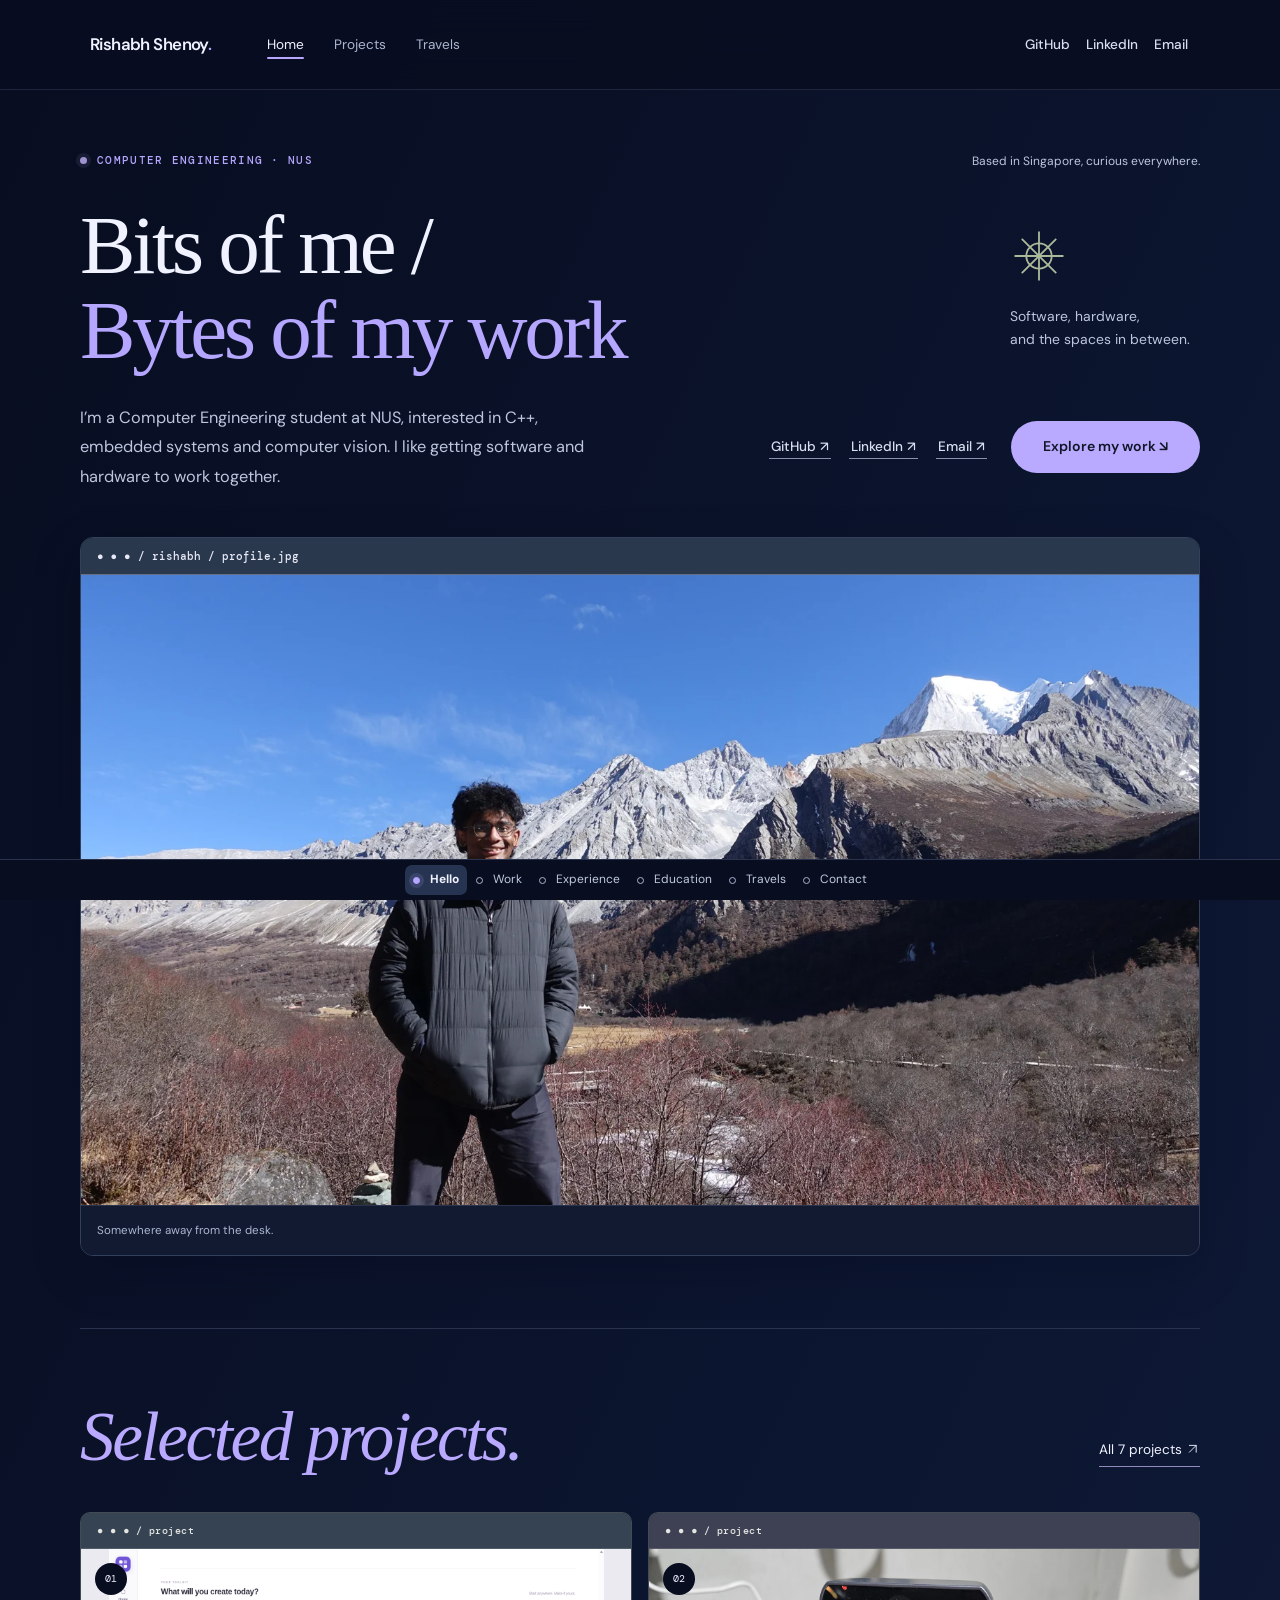
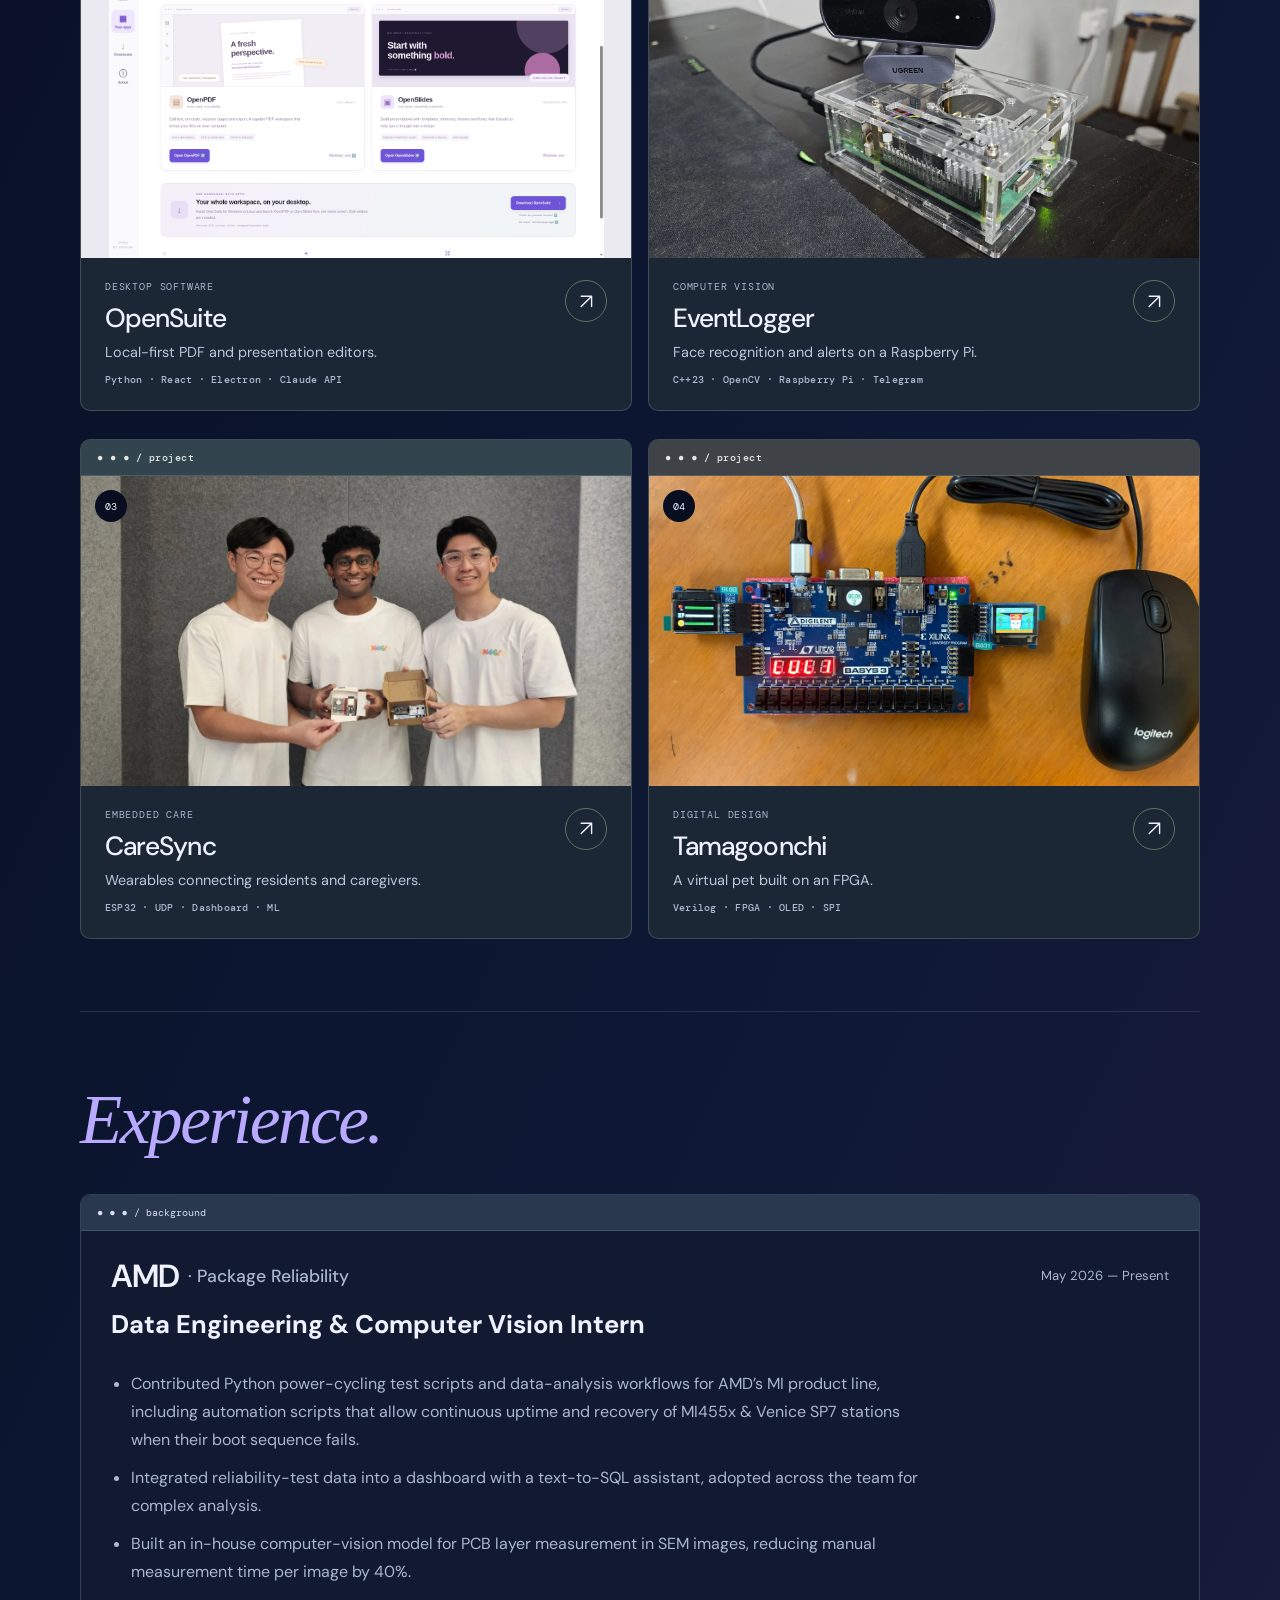
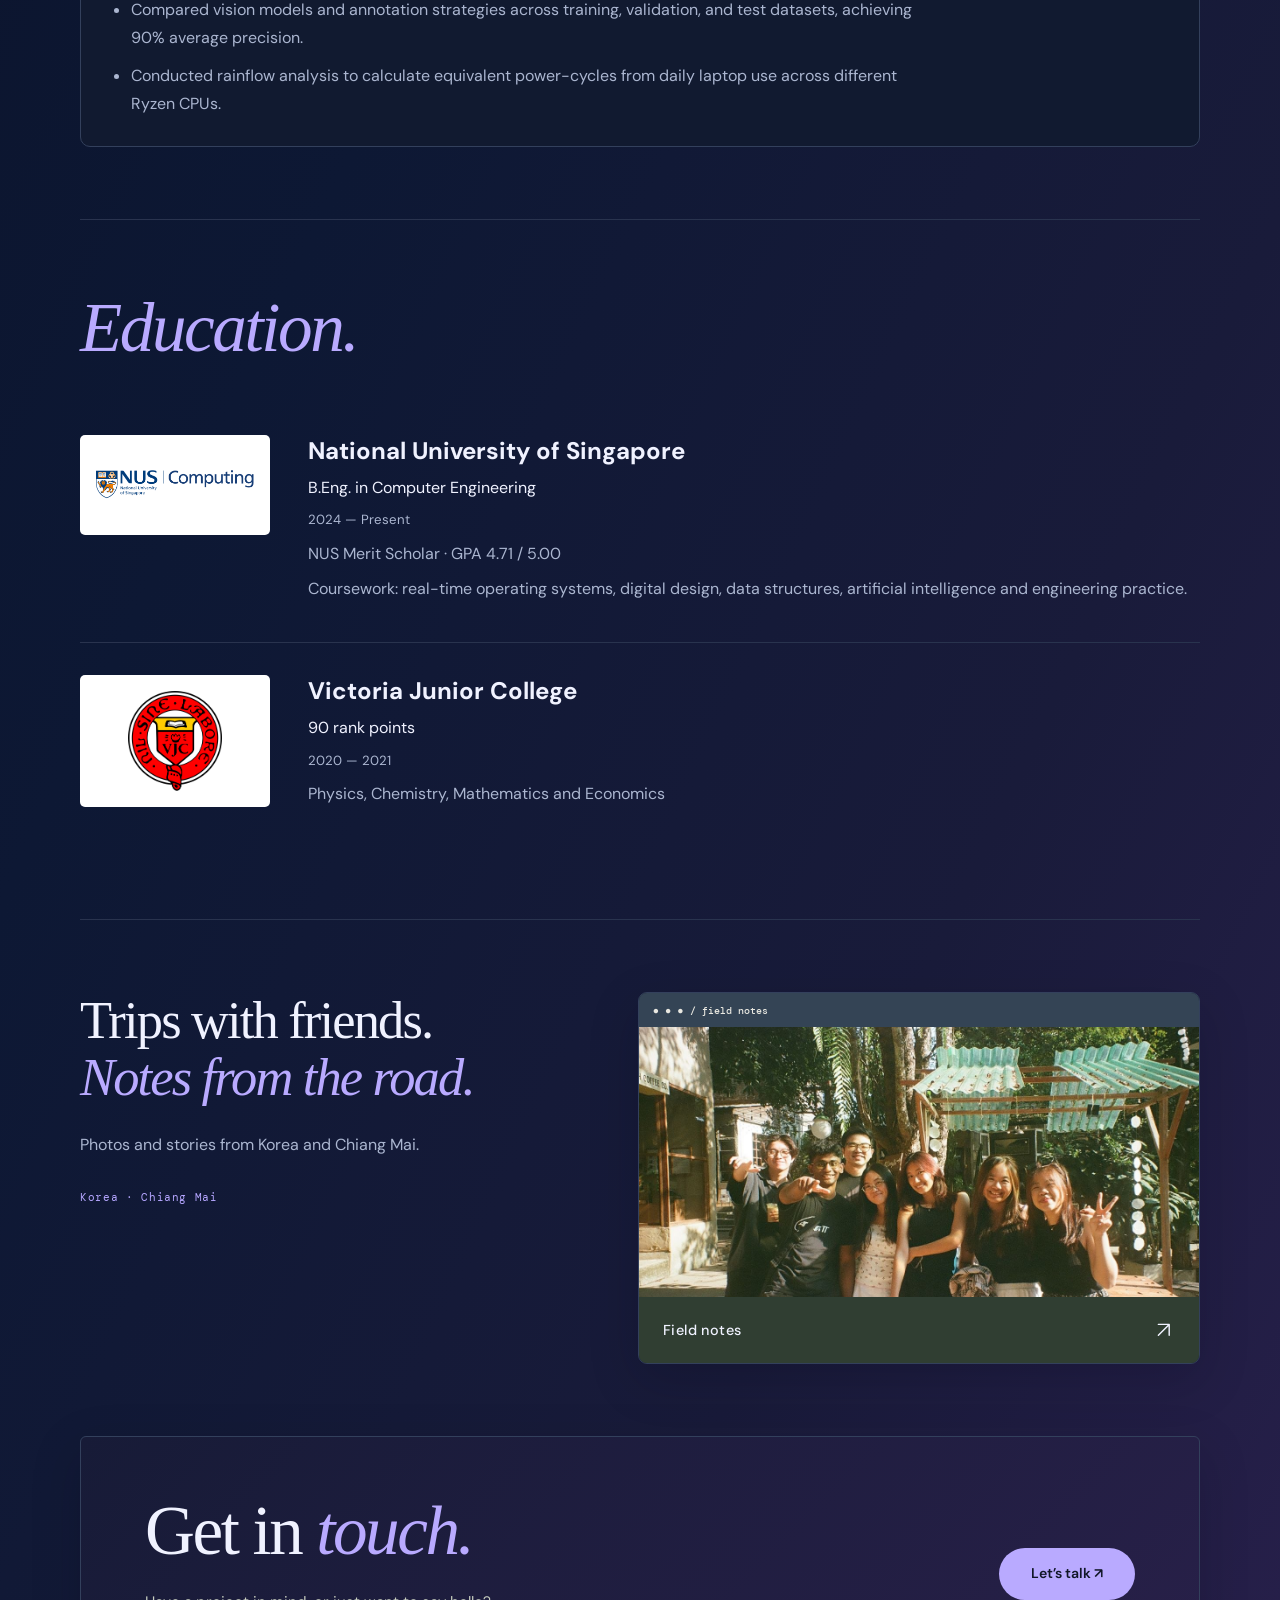
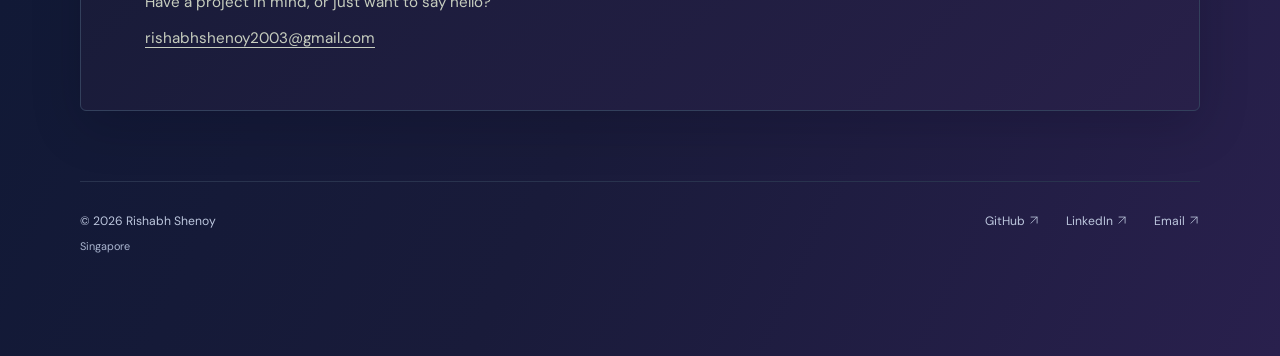
==== index.html @ b4ea669c "Slow project hover to 0.7s and tint the description panel - card transform/background/border/shadow " ====
<!doctype html>
<html lang="en">
<head>
  <meta charset="utf-8"><script>if(location.pathname === "/index.html") location.replace("/" + location.search + location.hash);</script><meta name="viewport" content="width=device-width,initial-scale=1">
  <meta name="description" content="Rishabh Shenoy — Computer Engineering at NUS. Software, embedded systems, and stories from away.">
  <meta name="theme-color" content="#090d20">
  <title>Rishabh Shenoy — Computer Engineer</title>
  <link rel="stylesheet" href="portfolio.css"><link rel="stylesheet" href="calm.css?v=hover-ease-3">
<link rel="canonical" href="https://rishabhshenoy.com/">
<meta property="og:type" content="website">
<meta property="og:site_name" content="Rishabh Shenoy">
<meta property="og:title" content="Rishabh Shenoy — Computer Engineer">
<meta property="og:description" content="Rishabh Shenoy — Computer Engineering at NUS. Software, embedded systems, and stories from away.">
<meta property="og:url" content="https://rishabhshenoy.com/">
<meta property="og:image" content="https://rishabhshenoy.com/imgs/social-card.jpg">
<meta property="og:image:width" content="1200">
<meta property="og:image:height" content="630">
<meta property="og:image:alt" content="Rishabh Shenoy">
<meta name="twitter:card" content="summary_large_image">
<meta name="twitter:title" content="Rishabh Shenoy — Computer Engineer">
<meta name="twitter:description" content="Rishabh Shenoy — Computer Engineering at NUS. Software, embedded systems, and stories from away.">
<meta name="twitter:image" content="https://rishabhshenoy.com/imgs/social-card.jpg">
<link rel="icon" type="image/png" sizes="32x32" href="https://rishabhshenoy.com/imgs/favicon-32.png">
<link rel="apple-touch-icon" sizes="180x180" href="https://rishabhshenoy.com/imgs/apple-touch-icon.png">
</head>
<body class="home-page">
<a class="skip" href="#main">Skip to content</a>
<div class="shell">
<header class="site-header">
  <a class="logo" href="/"><span class="header-avatar"><img src="imgs/rishabh-avatar-crop.jpg" alt="" width="384" height="384" decoding="async"></span><span class="logo-text">Rishabh Shenoy<span>.</span></span></a>
  <nav aria-label="Main"><a aria-current="page" href="/">Home</a><a href="projects.html">Projects</a><a href="travels.html">Travels</a></nav>
  <div class="header-socials" aria-label="Profiles and contact"><a href="https://github.com/RishabhShenoy03" target="_blank" rel="noopener noreferrer">GitHub</a><a href="https://www.linkedin.com/in/rishabhshenoy/" target="_blank" rel="noopener noreferrer">LinkedIn</a><a href="mailto:rishabhshenoy2003@gmail.com">Email</a></div>
</header>
<main id="main">
  <section id="introduction" class="home-hero" aria-labelledby="intro-title">
    <div class="hero-topline"><p class="kicker"><span class="status-dot" aria-hidden="true"></span> Computer engineering · NUS</p><span class="location-note">Based in Singapore, curious everywhere.</span></div>
    <div class="hero-heading"><h1 id="intro-title"><span>Bits of me /</span><span>Bytes of my work</span></h1><div class="hero-note"><span class="note-mark" aria-hidden="true"><svg viewBox="0 0 64 64" fill="none" stroke="currentColor" stroke-width="2" aria-hidden="true"><path d="M32 5v54M5 32h54M13 13l38 38M13 51l38-38"/><circle cx="32" cy="32" r="14"/></svg></span><p>Software, hardware,<br>and the spaces in between.</p></div></div>
    <div class="hero-details"><p class="intro-copy">I’m a Computer Engineering student at NUS, interested in C++, embedded systems and computer vision. I like getting software and hardware to work together.</p><div class="hero-actions"><div class="hero-socials" aria-label="Profiles and contact"><a href="https://github.com/RishabhShenoy03" target="_blank" rel="noopener noreferrer">GitHub ↗</a><a href="https://www.linkedin.com/in/rishabhshenoy/" target="_blank" rel="noopener noreferrer">LinkedIn ↗</a><a href="mailto:rishabhshenoy2003@gmail.com">Email ↗</a></div><a class="primary-link" href="#selected-work">Explore my work ↘</a></div></div>
    <figure class="hero-portrait"><img src="imgs/rishabh-landscape-display-web.webp" alt="Rishabh standing in front of snowy mountains" fetchpriority="high" width="1600" height="901" decoding="async"><figcaption><span style="padding-left:16px">Somewhere away from the desk.</span></figcaption></figure>
  </section>
  <section class="home-work" id="selected-work" aria-labelledby="work-title">
    <div class="section-title"><div><h2 id="work-title"><em>Selected projects.</em></h2></div><a class="text-link" href="projects.html">All 7 projects <svg class="link-icon" viewBox="0 0 24 24" fill="none" stroke="currentColor" stroke-width="1.6" stroke-linecap="round" stroke-linejoin="round" aria-hidden="true"><path d="M6 18 18 6M6 6h12v12"/></svg></a></div>
    <div class="home-projects">
      <a class="home-project" href="projects.html#opensuite"><div class="home-project-image project-opensuite"><img src="imgs/opensuite-v0.4.0.png" alt="OpenSuite workspace with PDF and presentation editors" loading="lazy" width="1440" height="900" decoding="async"><span class="project-index">01</span></div><div class="home-project-info"><div><span class="home-type">Desktop software</span><h3>OpenSuite</h3><p>Local-first PDF and presentation editors.</p><span class="home-stack">Python · React · Electron · Claude API</span></div><span class="arrow" aria-hidden="true"><svg class="link-icon" viewBox="0 0 24 24" fill="none" stroke="currentColor" stroke-width="1.6" stroke-linecap="round" stroke-linejoin="round" aria-hidden="true"><path d="M6 18 18 6M6 6h12v12"/></svg></span></div></a>
      <a class="home-project" href="projects.html#eventlogger"><div class="home-project-image project-event"><img src="imgs/eventlogger-thumbnail-web.webp" alt="EventLogger webcam and Raspberry Pi" loading="lazy" width="1600" height="1200" decoding="async"><span class="project-index">02</span></div><div class="home-project-info"><div><span class="home-type">Computer vision</span><h3>EventLogger</h3><p>Face recognition and alerts on a Raspberry Pi.</p><span class="home-stack">C++23 · OpenCV · Raspberry Pi · Telegram</span></div><span class="arrow" aria-hidden="true"><svg class="link-icon" viewBox="0 0 24 24" fill="none" stroke="currentColor" stroke-width="1.6" stroke-linecap="round" stroke-linejoin="round" aria-hidden="true"><path d="M6 18 18 6M6 6h12v12"/></svg></span></div></a>
      <a class="home-project" href="projects.html#caresync"><div class="home-project-image project-care"><img src="imgs/h4g-web.webp" alt="The CareSync team at Hack4Good" loading="lazy" width="1280" height="960" decoding="async"><span class="project-index">03</span></div><div class="home-project-info"><div><span class="home-type">Embedded care</span><h3>CareSync</h3><p>Wearables connecting residents and caregivers.</p><span class="home-stack">ESP32 · UDP · Dashboard · ML</span></div><span class="arrow" aria-hidden="true"><svg class="link-icon" viewBox="0 0 24 24" fill="none" stroke="currentColor" stroke-width="1.6" stroke-linecap="round" stroke-linejoin="round" aria-hidden="true"><path d="M6 18 18 6M6 6h12v12"/></svg></span></div></a>
      <a class="home-project" href="projects.html#tamagoonchi"><div class="home-project-image project-tama"><img src="imgs/tamagoonchi-thumbnail.jpg" alt="Tamagoonchi virtual pet on a Basys 3 FPGA" loading="lazy" width="1280" height="959" decoding="async"><span class="project-index">04</span></div><div class="home-project-info"><div><span class="home-type">Digital design</span><h3>Tamagoonchi</h3><p>A virtual pet built on an FPGA.</p><span class="home-stack">Verilog · FPGA · OLED · SPI</span></div><span class="arrow" aria-hidden="true"><svg class="link-icon" viewBox="0 0 24 24" fill="none" stroke="currentColor" stroke-width="1.6" stroke-linecap="round" stroke-linejoin="round" aria-hidden="true"><path d="M6 18 18 6M6 6h12v12"/></svg></span></div></a>
    </div>
  </section>
<section class="career-section" id="experience" aria-labelledby="experience-title"><div class="section-title"><div><h2 id="experience-title"><em>Experience.</em></h2></div></div><article class="career-card"><div class="career-heading"><div><p class="career-company">AMD <span>· Package Reliability</span></p><h3>Data Engineering &amp; Computer Vision Intern</h3></div><p class="career-date">May 2026 — Present</p></div><ul><li>Contributed Python power-cycling test scripts and data-analysis workflows for AMD’s MI product line, including automation scripts that allow continuous uptime and recovery of MI455x & Venice SP7 stations when their boot sequence fails.</li><li>Integrated reliability-test data into a dashboard with a text-to-SQL assistant, adopted across the team for complex analysis.</li><li>Built an in-house computer-vision model for PCB layer measurement in SEM images, reducing manual measurement time per image by 40%.</li><li>Compared vision models and annotation strategies across training, validation, and test datasets, achieving 90% average precision.</li><li>Conducted rainflow analysis to calculate equivalent power-cycles from daily laptop use across different Ryzen CPUs.</li></ul></article></section>
<section class="career-section" id="education" aria-labelledby="education-title"><div class="section-title"><div><h2 id="education-title"><em>Education.</em></h2></div></div><div class="education-grid"><article class="education-entry"><div class="education-logo"><img src="imgs/nus-logo.png" alt="NUS Computing logo" width="621" height="122" loading="lazy"></div><div><h3>National University of Singapore</h3><p class="education-degree">B.Eng. in Computer Engineering</p><p class="career-date">2024 — Present</p><p>NUS Merit Scholar · GPA 4.71 / 5.00</p><p>Coursework: real-time operating systems, digital design, data structures, artificial intelligence and engineering practice.</p></div></article><article class="education-entry"><div class="education-logo"><img src="imgs/vjc-logo.png" alt="Victoria Junior College crest" width="470" height="500" loading="lazy"></div><div><h3>Victoria Junior College</h3><p class="education-degree">90 rank points</p><p class="career-date">2020 — 2021</p><p>Physics, Chemistry, Mathematics and Economics</p></div></article></div></section>
  <section id="field-notes" class="home-bottom" aria-labelledby="travel-title"><div><h2 id="travel-title"><span>Trips with friends.</span><em>Notes from the road.</em></h2><p>Photos and stories from Korea and Chiang Mai.</p><span class="travel-locations">Korea · Chiang Mai</span></div><a class="travel-preview" href="travels.html"><img src="imgs/chiangmai/d2_1.jpg" alt="Friends outside a café in Chiang Mai" loading="lazy" width="1280" height="848" decoding="async"><span>Field notes <span aria-hidden="true"><svg class="link-icon" viewBox="0 0 24 24" fill="none" stroke="currentColor" stroke-width="1.6" stroke-linecap="round" stroke-linejoin="round" aria-hidden="true"><path d="M6 18 18 6M6 6h12v12"/></svg></span></span></a></section>
  <section id="contact" class="contact-section" aria-labelledby="contact-title"><div><h2 id="contact-title">Get in <em>touch.</em></h2><p>Have a project in mind, or just want to say hello?</p><p class="contact-email"><a href="mailto:rishabhshenoy2003@gmail.com">rishabhshenoy2003@gmail.com</a></p></div><a class="primary-link" href="mailto:rishabhshenoy2003@gmail.com">Let’s talk ↗</a></section>
</main>
<footer><span>© <span data-year></span> Rishabh Shenoy<span class="footer-note">Singapore</span></span><div><a href="https://github.com/RishabhShenoy03" target="_blank" rel="noopener noreferrer">GitHub <svg class="link-icon" viewBox="0 0 24 24" fill="none" stroke="currentColor" stroke-width="1.6" stroke-linecap="round" stroke-linejoin="round" aria-hidden="true"><path d="M6 18 18 6M6 6h12v12"/></svg></a><a href="https://www.linkedin.com/in/rishabhshenoy/" target="_blank" rel="noopener noreferrer">LinkedIn <svg class="link-icon" viewBox="0 0 24 24" fill="none" stroke="currentColor" stroke-width="1.6" stroke-linecap="round" stroke-linejoin="round" aria-hidden="true"><path d="M6 18 18 6M6 6h12v12"/></svg></a><a href="mailto:rishabhshenoy2003@gmail.com">Email <svg class="link-icon" viewBox="0 0 24 24" fill="none" stroke="currentColor" stroke-width="1.6" stroke-linecap="round" stroke-linejoin="round" aria-hidden="true"><path d="M6 18 18 6M6 6h12v12"/></svg></a></div></footer>
</div><script src="app.js?v=full-header-1"></script>
</body></html>
---- portfolio.css ----
@import url('https://fonts.googleapis.com/css2?family=DM+Mono:wght@400;500&family=Space+Grotesk:wght@400;500;600;700&display=swap');
:root{--bg:#080d1c;--surface:#111a30;--line:#29334e;--text:#f0f2ff;--muted:#abb6d0;--accent:#b5a6ff}
*{box-sizing:border-box}html{scroll-behavior:smooth}body{margin:0;background:radial-gradient(circle at 79% 9%,#29204d 0,transparent 28%),radial-gradient(circle at 15% 30%,#122a4b 0,transparent 24%),var(--bg);color:var(--text);font-family:'Space Grotesk',sans-serif}a{color:inherit;text-decoration:none}a:hover{color:#d0c7ff}a:focus-visible{outline:2px solid #d6cfff;outline-offset:5px}::selection{background:#b5a6ff;color:#080d1c}.shell{width:min(1180px,calc(100% - 48px));margin:auto}.skip{position:absolute;top:-60px;left:20px;background:#d6cfff;color:#080d1c;padding:12px;z-index:50}.skip:focus{top:10px}
.site-header{height:84px;display:flex;align-items:center;gap:60px;border-bottom:1px solid var(--line)}.logo{font-size:1.7rem;font-weight:700;letter-spacing:-.09em}.logo span{color:var(--accent)}nav{display:flex;gap:30px;margin-right:auto}nav a,.header-contact,.kicker,.socials,.text-link,.home-num,.home-type,.work-meta,.work-links,.work-image>span,.travel-preview>span,footer{font-family:'DM Mono',monospace;font-size:.73rem;letter-spacing:.03em}nav a{color:var(--muted)}nav a[aria-current]{color:var(--text)}.header-contact{padding:12px 16px;border:1px solid #828ca9;border-radius:6px}.kicker{text-transform:uppercase;color:var(--accent);letter-spacing:.12em}
.home-hero{display:grid;grid-template-columns:1.14fr .86fr;align-items:center;min-height:640px;gap:50px;padding:70px 0 95px}.intro h1,.projects-intro h1{font-size:clamp(4rem,8vw,7.4rem);letter-spacing:-.09em;line-height:.96;margin:24px 0}.intro h1 em,.projects-intro h1 em{font-style:normal;color:#b9aaff}.intro-copy{font-size:1.16rem;line-height:1.65;color:#d0d7ed;max-width:595px}.hero-actions{display:flex;gap:25px;align-items:center;margin:32px 0 55px}.primary-link{display:inline-flex;gap:30px;background:#b9aaff;color:#101627;font-weight:700;padding:17px 20px;border-radius:7px}.primary-link:hover{background:#d3caff;color:#101627}.text-link{display:inline-block;border-bottom:1px solid #9389bf;padding:0 0 7px}.socials{display:flex;gap:24px}.socials a{color:#d8def0;border-bottom:1px solid #8792af;padding-bottom:6px}
.hero-visual{height:430px;position:relative;display:grid;place-items:center;background:radial-gradient(circle at center,#65549c 0,#2d2a5c 27%,#141f3c 56%,transparent 75%);overflow:hidden}.orbit{position:absolute;border:1px solid rgba(193,193,255,.27);border-radius:50%;width:360px;height:360px}.orbit-two{width:500px;height:500px}.hero-monogram{font-size:clamp(9rem,19vw,17rem);font-weight:700;letter-spacing:-.21em;line-height:1;text-shadow:0 20px 45px #070d29;transform:translateX(-.12em);color:#e3e6ff}.hero-monogram span{color:#9c8edd}.hero-chip{position:absolute;background:#101b35;border:1px solid #637198;padding:10px 13px;border-radius:4px;font:500 .65rem 'DM Mono',monospace;letter-spacing:.1em}.chip-one{top:56px;right:10px}.chip-two{bottom:55px;left:0}
.home-work,.home-bottom{border-top:1px solid var(--line);padding:84px 0}.section-title{display:flex;justify-content:space-between;align-items:end;margin-bottom:30px}.section-title h2,.home-bottom h2{font-size:clamp(3rem,5vw,5rem);letter-spacing:-.07em;margin:0;line-height:1}.home-project{display:grid;grid-template-columns:60px 1fr 170px 30px;gap:16px;align-items:center;padding:25px 4px;border-top:1px solid var(--line);transition:padding .2s,background .2s}.home-project:last-child{border-bottom:1px solid var(--line)}.home-project:hover{padding-left:18px;background:#15213b}.home-num,.home-type{color:#abb6d0}.home-project-title{font-size:1.4rem;font-weight:600}.home-project-title small{display:block;font-size:.86rem;font-weight:400;color:#aebad2;margin-top:4px}.arrow{font-size:1.4rem;color:var(--accent)}
.home-bottom{display:grid;grid-template-columns:1fr 1fr;gap:80px;align-items:center}.home-bottom p:not(.kicker){color:var(--muted);margin:25px 0}.travel-preview{height:290px;position:relative;overflow:hidden;border-radius:8px}.travel-preview img{width:100%;height:100%;object-fit:cover;filter:saturate(.75)}.travel-preview>span{position:absolute;bottom:18px;left:18px;background:#10182c;padding:11px 13px}
footer{border-top:1px solid var(--line);display:flex;justify-content:space-between;padding:32px 0;color:var(--muted)}footer div{display:flex;gap:22px}
.projects-intro{padding:82px 0 65px;border-bottom:1px solid var(--line)}.projects-intro h1{margin:16px 0 24px}.projects-intro>p:last-child{font-size:1.14rem;line-height:1.6;color:#ccd4e9;max-width:650px}.project-gallery{display:grid;grid-template-columns:repeat(2,minmax(0,1fr));gap:22px;padding:38px 0 100px}.work-card{background:linear-gradient(155deg,#15213c,#10182c);border:1px solid #33405c;border-radius:11px;overflow:hidden;scroll-margin-top:30px}.work-image{height:260px;position:relative;display:grid;place-items:center;overflow:hidden;background:linear-gradient(130deg,#24345d,#49376b)}.work-image>img{width:100%;height:100%;object-fit:cover}.work-image>span{position:absolute;bottom:14px;left:18px;padding:8px 10px;background:#0d1528e6;color:#e8e9ff;border:1px solid #56607e}.image-opensuite{background:linear-gradient(135deg,#211f47,#484486)}.image-opensuite img{width:140px;height:140px;object-fit:contain;filter:drop-shadow(0 20px 20px #050a2177)}.image-event{background:radial-gradient(circle at center,#4d5689,#151f3d 70%)}.camera-ui{width:70%;height:70%;border:1px solid #98a5db;padding:14px;position:relative;font:500 .65rem 'DM Mono',monospace;color:#e3e7ff}.scan-box{position:absolute;inset:22% 32%;border:2px solid #b4a9ff;box-shadow:0 0 24px #9e90ff66}.camera-ui strong{position:absolute;bottom:13px;left:14px}.image-petpal{background:radial-gradient(circle,#346285,#1d3256 65%,#16203a)}.pet-ui{text-align:center;font:500 .7rem 'DM Mono',monospace}.pet-face{font-size:3rem;line-height:1.2;background:#172849;padding:22px 36px;border:2px solid #8caed2;border-radius:20px;margin-bottom:12px}.pet-face span{font-size:2rem}.image-tama{background:linear-gradient(145deg,#44325c,#1b3451)}.pixel-pet{text-align:center;font:700 4rem 'DM Mono',monospace;text-shadow:4px 4px #1d153f}.pixel-pet small{display:block;font-size:.8rem;line-height:1.8;text-shadow:none}.work-content{padding:26px 28px 28px}.work-content h2{font-size:2.35rem;letter-spacing:-.055em;margin:0 0 12px}.work-content p{line-height:1.62;color:#bfc9df;font-size:.96rem}.work-content .work-summary{font-size:1.08rem;font-weight:600;color:#f1f1ff;line-height:1.4}.work-meta{color:#b9aaff;border-top:1px solid var(--line);padding-top:18px;margin-top:24px;line-height:1.6}.work-links{display:flex;gap:25px;margin-top:22px}.work-links a{color:#e0d9ff;border-bottom:1px solid #9187bd;padding-bottom:6px}
@media(max-width:800px){.home-hero{grid-template-columns:1fr;padding:65px 0}.hero-visual{height:300px}.home-bottom{gap:30px}.project-gallery{grid-template-columns:1fr}.site-header{gap:22px}}@media(max-width:560px){.shell{width:calc(100% - 32px)}.site-header{height:70px}.site-header nav{gap:13px}.header-contact{display:none}.home-hero{padding:45px 0}.intro h1,.projects-intro h1{font-size:clamp(3.7rem,14vw,6rem)}.hero-visual{height:250px}.orbit{width:230px;height:230px}.orbit-two{width:330px;height:330px}.hero-actions{margin-bottom:35px}.section-title{align-items:start;gap:16px}.section-title .text-link{white-space:nowrap}.home-project{grid-template-columns:28px 1fr 20px}.home-type{display:none}.home-bottom{grid-template-columns:1fr}.travel-preview{height:240px}.work-image{height:220px}.work-content{padding:22px}footer{display:block}footer div{margin-top:18px}}@media(prefers-reduced-motion:reduce){html{scroll-behavior:auto}*{transition:none!important}}
---- calm.css ----
@import url('https://fonts.googleapis.com/css2?family=DM+Sans:wght@400;450;500;550;600;650;700&family=Instrument+Serif:ital@0;1&display=swap');

/* Nordic evenings: warm charcoal, linen, forest green, and a little amber. */
:root{color-scheme:dark;--bg:#1c211e;--surface:#252c27;--line:#414940;--text:#eeeade;--muted:#b7bdb1;--accent:#d4b782;--forest:#303e32;--serif:'Instrument Serif',Georgia,serif;--sans:'DM Sans',sans-serif}
html{scroll-padding-top:110px}
body{background:var(--bg);color:var(--text);font-family:var(--sans);-webkit-font-smoothing:antialiased}
a:hover{color:var(--accent)}
a:focus-visible{outline:2px solid var(--accent);outline-offset:6px;border-radius:3px}
::selection{background:var(--accent);color:var(--bg)}
.shell{width:min(1160px,calc(100% - 80px))}
.skip{background:var(--accent);color:var(--bg)}
.site-header{position:sticky;top:0;z-index:20;height:90px;gap:56px;background:rgba(28,33,30,.97);border-bottom:1px solid var(--line);backdrop-filter:blur(16px)}
.logo{display:inline-flex;align-items:center;align-self:stretch;height:84px;gap:10px;white-space:nowrap;font-size:1.05rem;font-weight:600;letter-spacing:-.035em}
.logo .logo-text{color:var(--text)}
.logo-text>span{color:var(--accent)}
.header-avatar{display:inline-block;width:0;height:32px;opacity:0;overflow:hidden;border-radius:50%;transition:width .3s,opacity .3s}
.header-avatar.visible{width:32px;opacity:1}
.header-avatar.visible{margin-left:10px}
.header-avatar img{display:block;width:100%;height:100%;object-fit:cover}
nav{height:84px;display:flex;align-items:center;gap:30px}
nav a,.header-contact,.text-link,.socials,footer{font-family:var(--sans);font-size:.85rem;letter-spacing:0}
nav a{position:relative;color:var(--muted);display:inline-flex;align-items:center;height:84px;line-height:84px;padding:0}
nav a[aria-current]{color:var(--text)}
nav a:after{content:'';position:absolute;height:1.5px;width:100%;border-radius:999px;background:var(--accent);bottom:28px;left:0;transform:scaleX(0);transform-origin:left center;transition:transform .22s cubic-bezier(.2,.65,.3,1)}
nav a:hover:after,nav a:focus-visible:after,nav a[aria-current]:after{transform:scaleX(1)}
.header-contact{border:1px solid #66705f;border-radius:999px;padding:12px 20px;transition:background .2s}
.header-contact:hover{background:var(--forest);color:var(--text)}
.kicker{font:500 .68rem 'DM Mono',monospace;letter-spacing:.12em;text-transform:uppercase;color:var(--accent);line-height:1.6}
.home-hero{display:block;min-height:0;padding:62px 0 0}
.hero-topline{display:flex;justify-content:space-between;gap:20px;align-items:center;margin-bottom:34px}
.hero-topline .kicker{margin:0;display:flex;align-items:center;gap:10px}
.status-dot{width:7px;height:7px;flex:none;border-radius:50%;background:#b8c4a4;box-shadow:0 0 0 4px #b8c4a40e}
.location-note{font-size:.75rem;color:var(--muted)}
.hero-heading{display:flex;justify-content:space-between;align-items:center;gap:60px}
.hero-heading h1{font:400 clamp(4.4rem,8.6vw,8rem)/.99 var(--serif);letter-spacing:-.035em;margin:0}
h1 em,h2 em{font-weight:400;color:var(--accent)}
.hero-note{width:190px;flex:none;color:var(--muted);padding-top:16px}
.note-mark{font-size:3.1rem;line-height:1;color:#aab99a}
.hero-note p{font-size:.87rem;line-height:1.7;margin-top:20px}
.hero-details{display:flex;justify-content:space-between;gap:40px;align-items:center;margin:30px 0 46px}
.intro-copy{font-size:1.02rem;line-height:1.8;color:var(--muted);max-width:510px;margin:0}
.hero-actions{flex-wrap:wrap;gap:24px;margin:0;flex:none}
.primary-link{position:relative;display:inline-flex;align-items:center;justify-content:center;text-align:center;gap:0;padding:17px 49px 17px 28px;background:var(--accent);color:#22271e;border-radius:999px;font:600 .88rem/1.4 var(--sans);transition:background .2s,transform .2s;min-height:52px}
.primary-link>span{position:absolute;right:22px;top:50%;transform:translateY(-50%);font-family:Arial,sans-serif;font-size:1.1rem}
.primary-link:hover{background:#e7cda0;color:#22271e;transform:translateY(-2px)}
.text-link{border-bottom:1px solid #75806d;padding-bottom:5px;line-height:1.5}
.hero-portrait{margin:0;width:100%;position:relative}
.hero-portrait img{display:block;width:100%;aspect-ratio:5472/3080;object-fit:contain;border-radius:5px;background:var(--surface)}
.hero-portrait figcaption{display:flex;justify-content:space-between;gap:20px;padding:16px 0;font:400 .72rem/1.5 var(--sans);color:var(--muted)}
.home-work{border:0;padding:105px 0 94px;scroll-margin-top:80px}
.section-title{align-items:end;margin-bottom:38px;gap:24px}
.section-title .kicker{margin:0 0 16px}
.section-title h2,.home-bottom h2,.contact-section h2{font:400 clamp(3rem,5.4vw,5rem)/1.05 var(--serif);letter-spacing:-.025em;margin:0}
.section-title .text-link{margin-bottom:7px;white-space:nowrap}
.home-projects{display:grid;grid-template-columns:repeat(2,minmax(0,1fr));gap:46px 28px}
.home-project{display:block;padding:0;border:0;background:none;min-width:0;transition:none}
.home-project:last-child{border:0}
.home-project:hover{padding:0;background:none;color:var(--text)}
.home-project-image{position:relative;height:300px;background:var(--surface);overflow:hidden;border-radius:5px}
.home-project-image img{display:block;width:100%;height:100%;object-fit:cover;transition:transform .5s cubic-bezier(.2,.65,.3,1)}
.home-project:hover img{transform:scale(1.025)}
.project-opensuite{background:#e7e4dd}
.project-opensuite img{object-fit:contain}
.project-event img{object-position:center 40%}
.project-care img{object-position:center 30%}
.project-index{position:absolute;top:14px;left:14px;width:32px;height:32px;display:grid;place-items:center;background:var(--bg);color:var(--text);border-radius:50%;font:.65rem 'DM Mono',monospace}
.home-project-info{display:flex;align-items:center;justify-content:space-between;gap:20px;padding:22px 0 0}
.home-type{display:block;color:var(--muted);font:400 .64rem 'DM Mono',monospace;letter-spacing:.08em;text-transform:uppercase}
.home-project h3{font:500 1.65rem/1.3 var(--sans);letter-spacing:-.035em;margin:8px 0}
.home-project p{font-size:.9rem;color:var(--muted);line-height:1.6;margin:0}
.arrow{display:grid;place-items:center;flex:none;width:42px;height:42px;border:1px solid #66705f;border-radius:50%;color:var(--text);font-size:1.3rem;transition:background .2s}
.home-project:hover .arrow{background:var(--accent);color:var(--bg);border-color:var(--accent)}
.home-bottom{border-top:1px solid var(--line);padding:88px 0;grid-template-columns:.85fr 1fr;gap:80px}
.home-bottom .kicker{margin:0 0 22px}
.home-bottom p:not(.kicker){font-size:1rem;line-height:1.8;color:var(--muted);max-width:350px;margin:25px 0}
.travel-locations{font:400 .68rem 'DM Mono',monospace;letter-spacing:.06em;color:var(--accent)}
.travel-preview{display:block;height:auto;border:0;border-radius:5px;overflow:hidden;background:var(--surface)}
.travel-preview img{display:block;width:100%;height:330px;object-fit:cover;object-position:center 25%;filter:none;transition:transform .5s}
.travel-preview:hover img{transform:scale(1.025)}
.travel-preview>span{position:relative;display:flex;justify-content:space-between;align-items:center;bottom:auto;left:auto;margin:0;padding:19px 24px;background:var(--forest);color:var(--text);font:500 .9rem var(--sans)}
.travel-preview>span span{font-size:1.35rem}
.contact-section{display:flex;justify-content:space-between;align-items:center;gap:40px;padding:58px 64px;background:var(--forest);border:1px solid #465342;border-radius:6px;margin:0 0 70px}
.contact-section .kicker{margin:0 0 22px}
.contact-section p:not(.kicker){line-height:1.7;color:#c7cebf;font-size:.95rem;margin:22px 0 0}
.contact-section .primary-link{flex:none}
footer{border-color:var(--line);font-size:.76rem;padding:30px 0 35px;line-height:1.6;align-items:start;color:var(--muted)}
.footer-note{display:block;margin-top:7px;font-size:.68rem;color:var(--muted)}
footer div{gap:26px}
/* Shared project and journal pages. Photos keep their original colors. */
.projects-intro{padding:70px 0 52px;border-color:var(--line)}
.projects-intro h1{font:400 clamp(3.5rem,7.3vw,6.5rem)/1.05 var(--serif);letter-spacing:-.03em;margin:20px 0 25px}
.projects-intro>p:last-child{font-size:1.05rem;color:var(--muted);line-height:1.8}
.project-gallery{gap:30px;padding:42px 0 90px}
.work-card{background:var(--surface);border:1px solid var(--line);border-radius:6px;scroll-margin-top:110px;transition:border-color .25s}
.work-card:hover{border-color:#8c997d}
.work-image{margin:0;height:280px;grid-template-rows:minmax(0,1fr);overflow:hidden;background:#e7e4dd}
.work-image>img{min-height:0;max-height:100%;width:100%;height:100%;object-fit:cover}
.work-image>span{background:#1c211ef0;border:0;border-radius:3px;color:var(--text);font-size:.62rem;padding:9px 12px}
.image-opensuite>img{object-fit:contain;filter:none}
.image-event>img{object-position:center 40%}
.image-petpal>img{object-position:center 20%}
.work-content{padding:30px}
.work-content h2{font:400 2.75rem/1.1 var(--serif);letter-spacing:-.02em}
.work-content p{color:var(--muted);line-height:1.8;font-size:.94rem}
.work-content .work-summary{color:var(--text);font-size:1.05rem;font-weight:500;line-height:1.6}
.work-meta{color:var(--accent);border-color:var(--line);font-size:.68rem;line-height:1.8}
.work-links{font-size:.73rem;flex-wrap:wrap;gap:20px}
.work-links a{color:var(--text);border-color:#869179}
.travel-index{padding:42px 0 90px;display:grid;gap:32px}
.travel-entry{display:grid;grid-template-columns:1fr 1fr;gap:48px;align-items:center;background:var(--surface);border:1px solid var(--line);border-radius:6px;overflow:hidden;transition:border-color .25s}
.travel-entry:hover{color:var(--text);border-color:#8c997d}
.travel-entry img{display:block;width:100%;height:370px;object-fit:cover}
.travel-entry>div{padding:30px 40px 30px 0}
.travel-entry h2{font:400 clamp(2.5rem,4vw,3.8rem)/1.1 var(--serif);letter-spacing:-.02em;margin:16px 0}
.travel-entry p{color:var(--muted);line-height:1.8;font-size:.95rem;margin-bottom:25px}
.trip-intro h1{font-family:var(--serif);font-weight:400;letter-spacing:-.03em}
.trip-content h2,.trip-content h3{font-family:var(--serif);font-weight:400;letter-spacing:-.025em}
.trip-content p,.trip-content li{color:var(--muted)}
.trip-content>section:first-child{background:var(--forest)}
.trip-content img{filter:none;border-radius:4px}
@media(min-width:1600px){.home-hero{padding-top:80px}}
@media(max-width:1000px){.shell{width:calc(100% - 64px)}.hero-details{align-items:start;gap:30px}.hero-actions{flex-direction:column;align-items:start;gap:18px}.hero-note{width:160px}.site-header{gap:30px}.home-project-image{height:250px}.home-bottom{gap:40px}.contact-section{padding:48px}}
@media(max-width:800px){.location-note{display:none}.hero-heading{gap:28px}.hero-note{width:135px}.hero-note p{font-size:.78rem}.hero-heading h1{font-size:clamp(3.9rem,9vw,6rem)}.home-hero{padding:48px 0 0}.hero-topline{margin-bottom:30px}.hero-details{margin-top:28px}.intro-copy{font-size:.96rem}.site-header{gap:22px;height:80px}.site-header nav{gap:22px}.header-contact{padding:10px 15px;font-size:.75rem}.logo{font-size:.92rem}.home-work{padding:72px 0}.home-bottom{padding:65px 0;gap:32px}.home-project-image{height:220px}.home-projects{gap:36px 22px}.home-project h3{font-size:1.4rem}.home-project p{font-size:.84rem}.home-bottom h2{font-size:3rem}.travel-preview img{height:300px}.project-gallery{grid-template-columns:1fr}.work-image{height:350px}.travel-entry{gap:28px}.travel-entry>div{padding-right:24px}.travel-entry img{height:320px}}
@media(max-width:650px){.shell{width:calc(100% - 36px)}.site-header{height:74px;gap:12px}.site-header nav{gap:18px;margin-left:auto;margin-right:0}.logo{gap:6px;font-size:.9rem}.header-contact{display:none}.header-avatar{height:27px}.header-avatar.visible{width:27px}nav a{font-size:.75rem}.home-hero{padding-top:36px}.hero-topline .kicker{font-size:.6rem;letter-spacing:.09em}.hero-heading h1{font-size:clamp(3.7rem,11.4vw,5.6rem)}.hero-note{display:none}.hero-details{display:block;margin:24px 0 32px}.intro-copy{max-width:470px}.hero-actions{flex-direction:row;align-items:center;margin-top:25px;gap:22px}.primary-link{padding-top:15px;padding-bottom:15px;font-size:.83rem}.hero-portrait figcaption{padding:12px 0;font-size:.65rem}.hero-portrait figcaption>span:last-child{display:none}.home-work{padding:60px 0}.section-title{align-items:end;gap:14px;margin-bottom:28px}.section-title h2{font-size:2.9rem}.section-title .text-link{font-size:.73rem}.kicker{font-size:.61rem}.home-projects{grid-template-columns:1fr;gap:35px}.home-project-image{height:auto;aspect-ratio:1.55}.home-project-info{padding-top:18px}.home-project h3{font-size:1.6rem}.home-project p{font-size:.88rem}.home-bottom{grid-template-columns:1fr;gap:30px;padding:52px 0}.home-bottom h2{font-size:3.4rem}.home-bottom p:not(.kicker){max-width:420px}.travel-preview img{height:auto;aspect-ratio:1.45}.contact-section{display:block;padding:35px 26px;margin-bottom:45px}.contact-section h2{font-size:3.4rem}.contact-section .primary-link{margin-top:28px}.contact-section p:not(.kicker){font-size:.9rem}footer{display:block;padding:25px 0}footer div{margin-top:22px}.projects-intro{padding:45px 0 32px}.projects-intro h1{font-size:3.6rem}.projects-intro>p:last-child{font-size:.98rem}.project-gallery{padding-top:28px;gap:24px}.work-image{height:240px}.work-content{padding:24px}.work-content h2{font-size:2.5rem}.travel-index{padding-top:28px}.travel-entry{grid-template-columns:1fr;gap:0}.travel-entry img{height:260px}.travel-entry>div{padding:28px}.travel-entry h2{font-size:3rem}}
@media(max-width:380px){.shell{width:calc(100% - 28px)}.site-header nav{gap:12px}.logo{font-size:.8rem}.header-avatar{display:none}.hero-heading h1{font-size:3.45rem}.hero-topline .kicker{font-size:.55rem}.section-title h2{font-size:2.5rem}.section-title .text-link{font-size:.67rem}.work-image{height:220px}}
@media(prefers-reduced-motion:reduce){html{scroll-behavior:auto}*,*:before,*:after{transition:none!important;animation:none!important}}
/* Draw icons explicitly so navigation never depends on a symbol font. */
.link-icon{display:inline-block;width:1em;height:1em;vertical-align:-.13em;flex:none}
.primary-link{padding-left:48px;padding-right:48px}
.primary-link>span{display:flex;align-items:center}
.note-mark{display:block;width:58px;height:58px;color:#aab99a}
.note-mark svg{display:block;width:100%;height:100%}
.hero-portrait figcaption .link-icon{width:.9em}

/* Blue retro-browser system. */
:root{color-scheme:dark;--bg:#090d20;--surface:#111a30;--line:#29334e;--text:#f0f2ff;--muted:#abb6d0;--accent:#b5a6ff;--serif:Georgia,'Times New Roman',serif;--sans:'DM Sans',sans-serif}
body{background:linear-gradient(115deg,#080d20 0%,#0d1834 52%,#191b3a 78%,#29204d 100%);color:var(--text)}
.shell{width:min(1120px,calc(100% - 96px))}
a:hover{color:#d0c7ff}
a:focus-visible{outline:2px solid #d6cfff;outline-offset:5px}
.skip{background:#d6cfff;color:#080d1c}
.site-header{background:transparent;border-bottom:1px solid rgba(195,204,255,.12);backdrop-filter:blur(10px);-webkit-backdrop-filter:blur(10px)}
.site-header.scrolled{background:rgba(8,13,32,.96);border-bottom-color:rgba(195,204,255,.18);backdrop-filter:blur(18px);-webkit-backdrop-filter:blur(18px)}
.logo .logo-text,.logo-text>span{color:var(--text)}
.logo-text>span{color:var(--accent)}
.header-contact{border:1px solid #828ca9;border-radius:6px}
.header-socials,.hero-socials{display:flex;align-items:center;gap:16px;font:500 .85rem var(--sans);line-height:1}
.header-socials{height:84px;margin-left:auto;padding-right:12px}
.header-socials a{position:relative;height:84px;display:inline-flex;align-items:center;line-height:84px;padding:0;border:0}
.header-socials a{color:#d8def0;border:0;padding:0}
.header-socials a:after{content:'';position:absolute;height:1.5px;width:100%;border-radius:999px;background:var(--accent);bottom:28px;left:0;transform:scaleX(0);transform-origin:left center;transition:transform .22s cubic-bezier(.2,.65,.3,1)}
.header-socials a:hover:after,.header-socials a:focus-visible:after{transform:scaleX(1)}
.hero-socials a{color:#d8def0;border-bottom:1px solid #8792af;padding-bottom:5px}
.kicker{color:var(--accent)}
.hero-heading h1,.projects-intro h1,.section-title h2,.home-bottom h2,.contact-section h2,.trip-intro h1{font-family:var(--serif);letter-spacing:-.055em}
.home-bottom h2{font-size:clamp(2.8rem,4.1vw,4.2rem);line-height:.88}
#travel-title>span,#travel-title>em{display:block;white-space:nowrap}
h1 em,h2 em{color:#b9aaff}
.location-note,.intro-copy,.hero-note,.home-project p,.work-content p,.travel-entry p,.trip-content p,.trip-content li,footer{color:#bcc6dd}
.status-dot{background:#9f93cf;box-shadow:0 0 0 4px #9f93cf1a}
.primary-link{background:#b9aaff;color:#101627;border-radius:999px}
.primary-link:hover{background:#d3caff;color:#101627}
.text-link{border-bottom:1px solid #9389bf}
.hero-actions{align-items:center;flex-wrap:wrap;gap:18px 22px}
.hero-socials{margin-right:2px;gap:18px}
.hero-socials a{padding:5px 2px}
.primary-link{position:relative;min-height:52px;padding:16px 48px 16px 24px}
.primary-link>span{position:absolute;right:20px;top:50%;transform:translateY(-50%)}
.hero-portrait,.travel-preview,.work-card,.contact-section,.travel-entry,.trip-content>section:first-child{border:1px solid #33405c;box-shadow:0 16px 50px rgba(3,7,24,.18)}
.hero-portrait{border-radius:13px;overflow:hidden}
.hero-portrait:before{content:"●  ●  ●     /  rishabh  /  profile.jpg";display:flex;align-items:center;height:36px;padding:0 16px;background:#29384d;border-bottom:1px solid #637085;font:500 .68rem 'DM Mono',monospace;color:#e7e9f7}
.hero-portrait img{border-radius:0;background:#141f3c}
.hero-portrait figcaption{width:100%;margin:0;padding:16px 0;background:#111a30;border-top:1px solid #29334e}
.home-projects{grid-template-columns:repeat(2,minmax(0,1fr));gap:28px 16px}
.home-project{--tab:#869bb2;position:relative;display:block;grid-template-columns:minmax(0,1fr)!important;min-width:0;min-height:0;padding:36px 0 0;background:#1b2735;border:1px solid rgba(219,220,207,.2);border-radius:10px;overflow:hidden;transition:transform .7s cubic-bezier(.22,.61,.36,1),background-color .7s cubic-bezier(.22,.61,.36,1),border-color .7s cubic-bezier(.22,.61,.36,1),box-shadow .7s cubic-bezier(.22,.61,.36,1)}
.home-project:last-child{border:1px solid rgba(219,220,207,.2)}
.home-project:before{content:"●  ●  ●     /  project";position:absolute;inset:0 0 auto;display:block;padding:11px 16px;background:color-mix(in srgb,var(--tab) 24%,#1b2735);border-bottom:1px solid rgba(219,220,207,.16);font:500 .65rem 'DM Mono',monospace;letter-spacing:.04em;color:#e4e6e2}
.home-project:nth-child(2){--tab:#aa95b2}.home-project:nth-child(3){--tab:#7b9f9d}.home-project:nth-child(4){--tab:#b19b81}
.home-project:hover{transform:translateY(-3px);background:#213044;border-color:var(--tab)}
.home-project-image{width:100%;height:auto;aspect-ratio:16/9;margin:0;border-radius:0}
.home-project-image img{width:100%;height:100%;object-fit:cover;object-position:center}
.project-opensuite img{object-fit:cover;object-position:center;padding:0;background:#eceaf1}
.home-project-info{display:flex;height:150px;padding:22px 24px;background-color:transparent;transition:transform .7s cubic-bezier(.22,.61,.36,1),background-color .7s cubic-bezier(.22,.61,.36,1)}
.home-project-info .arrow{margin-left:16px}
.home-project-info>div{min-width:0}
.home-project h3{margin:8px 0 6px}
.home-project p{margin:0 0 9px}
.home-project:hover .home-project-info{transform:translateY(-2px);background-color:color-mix(in srgb,var(--tab) 14%,transparent)}
.home-stack{display:block;color:#aeb9d3;font:500 .62rem/1.5 'DM Mono',monospace;letter-spacing:.025em}
.home-project .arrow{width:42px;height:42px;border:1px solid #66705f;border-radius:50%;transition:background-color .7s cubic-bezier(.22,.61,.36,1),color .7s cubic-bezier(.22,.61,.36,1),border-color .7s cubic-bezier(.22,.61,.36,1)}
.work-card{--tab:#869bb2;background:#1b2735;border-color:rgba(219,220,207,.2);border-radius:8px}
.work-card:nth-child(2){--tab:#a792b4}.work-card:nth-child(3){--tab:#83a5a4}.work-card:nth-child(4){--tab:#b4a188}.work-card:nth-child(5){--tab:#8ca7bc}.work-card:nth-child(6){--tab:#aa96a0}.work-card:nth-child(7){--tab:#9eaa95}
.work-image{position:relative;margin-top:36px;height:250px;overflow:visible}
.work-image:before{content:"●  ●  ●     /  project";position:absolute;bottom:100%;left:0;right:0;height:36px;display:flex;align-items:center;padding:0 17px;background:color-mix(in srgb,var(--tab) 30%,#1b2735);border-bottom:1px solid rgba(219,220,207,.16);font:500 .65rem 'DM Mono',monospace;letter-spacing:.04em;color:#f0efe9}
.work-content h2{font-family:var(--serif)}
.work-meta{color:#b9aaff}
.travel-preview{height:auto;border-radius:9px;background:#1b2735;overflow:hidden;padding-top:34px}
.travel-preview:before{content:"●  ●  ●     /  field notes";position:absolute;z-index:2;top:0;left:0;right:0;height:34px;display:flex;align-items:center;padding:0 14px;background:#344455;font:500 .65rem 'DM Mono',monospace;color:#e9e8e1}
.travel-preview img{height:270px}
.contact-section{background:linear-gradient(135deg,#171b37,#282049);border-color:#33405c}
.travel-entry{background:#1b2735;border-radius:8px}
.trip-content>section:first-child{background:#1b2735}
.page-leaving{opacity:.5;transform:translateY(4px);transition:opacity .18s,transform .18s}
.navigation-starting{cursor:progress}
body{animation:page-enter .28s ease-out both}
::view-transition-old(root){animation:page-out .28s ease-out both}
::view-transition-new(root){animation:page-in .34s ease-out both}
@keyframes page-out{to{opacity:.2;transform:translateY(8px)}}
@keyframes page-in{from{opacity:.25;transform:translateY(10px)}}
@keyframes page-enter{from{opacity:.25;transform:translateY(6px)}to{opacity:1;transform:translateY(0)}}
@media(max-width:800px){.shell{width:calc(100% - 64px)}.home-projects{grid-template-columns:1fr}.header-socials{gap:10px}}
@media(max-width:800px){.home-bottom h2{white-space:normal}}
@media(max-width:650px){.shell{width:calc(100% - 36px)}.header-socials{display:none}.hero-socials{width:100%;order:2}.hero-actions{gap:18px}.hero-portrait:before{font-size:.62rem;padding:0 14px}.travel-preview img{height:230px}.work-image{height:220px}.home-project-image{height:auto;aspect-ratio:1.55;width:calc(100% - 40px);margin:0 20px}.home-project-info{height:145px;padding:20px}.home-stack{font-size:.58rem}}
/* Career sections and page checkpoints share the existing browser-frame language. */
.home-project-info{height:auto;min-height:150px;align-items:flex-start}.home-project-info .arrow{flex-shrink:0}.project-opensuite img{object-fit:contain}.primary-link{padding-left:48px;padding-right:48px}
.career-section{padding:60px 0;border-top:1px solid var(--line);scroll-margin-top:110px}.career-card{position:relative;background:var(--surface);border:1px solid #33405c;border-radius:10px;padding:62px 30px 28px;overflow:hidden}.career-card:before{content:'●  ●  ●     /  background';position:absolute;inset:0 0 auto;padding:11px 16px;background:#29384d;color:#d7dff0;font:.65rem 'DM Mono',monospace;border-bottom:1px solid #43536c}.career-heading{display:flex;justify-content:space-between;gap:24px}.career-card h3{font-size:1.5rem;line-height:1.35;margin:12px 0}.career-card p,.career-card li{color:var(--muted);line-height:1.75}.career-card ul{padding-left:20px;margin-bottom:0}.career-card li+li{margin-top:10px}.career-date{font-size:.82rem;flex-shrink:0}.career-card .education-highlight{color:var(--text)}.education-grid{display:grid;grid-template-columns:1.3fr 1fr;gap:24px}
.checkpoints{position:fixed;right:16px;top:50%;transform:translateY(-50%);z-index:25;display:grid;gap:5px;padding:12px 8px;background:#111a30ed;border:1px solid #33405c;border-radius:22px}.checkpoints a{position:relative;display:flex;align-items:center;justify-content:center;width:28px;height:28px}.checkpoint-dot{width:7px;height:7px;border:1px solid #abb6d0;border-radius:50%}.checkpoints a[aria-current] .checkpoint-dot{background:var(--accent);box-shadow:0 0 0 4px #b5a6ff24;border-color:var(--accent)}.checkpoint-label{position:absolute;right:38px;white-space:nowrap;background:#111a30;padding:7px 10px;border:1px solid #33405c;border-radius:5px;font:.75rem var(--sans);opacity:0;pointer-events:none}.checkpoints a:hover .checkpoint-label,.checkpoints a:focus-visible .checkpoint-label{opacity:1}[data-checkpoint]{scroll-margin-top:110px}.home-bottom h2{line-height:1.08}body{padding-bottom:0}
@media(min-width:1200px){.shell{width:min(1120px,calc(100% - 180px))}}
@media(max-width:1199px){.checkpoints{top:auto;bottom:12px;left:50%;right:auto;transform:translateX(-50%);display:flex;max-width:calc(100% - 24px);overflow-x:auto;padding:6px 10px}.checkpoints a{flex:none;width:auto;gap:7px;padding:0 8px}.checkpoint-label{position:static;opacity:1;border:0;padding:0;background:none;font-size:.65rem}.checkpoint-dot{flex:none}body{padding-bottom:65px}}
@media(max-width:650px){.career-section{padding:40px 0}.education-grid{grid-template-columns:1fr}.career-card{padding:52px 22px 22px}.career-heading{display:block}.career-section h2{font-size:2.65rem}.home-project-info{height:auto;min-height:145px}}
/* Do not retain a transformed body: fixed checkpoints must track the viewport. */
body{animation-fill-mode:none}.checkpoints{margin:0}.checkpoints a[aria-current]:after{display:none}
.career-card .career-company{font:600 clamp(1.65rem,2.5vw,2.3rem)/1.2 var(--sans);letter-spacing:-.035em;color:var(--text);margin:0 0 12px}.career-company span{font-size:.55em;font-weight:500;letter-spacing:0;color:var(--muted)}.career-heading h3{font-size:clamp(1.4rem,2vw,1.9rem);margin:0 0 12px}.career-heading .career-date{margin-top:8px}
@media(min-width:1200px){.shell{width:min(1050px,calc(100% - 340px));margin-left:max(40px,calc((100% - 1200px)/2));margin-right:auto}.checkpoints{right:20px;border-radius:12px;padding:10px;gap:2px;max-height:calc(100vh - 110px);overflow-y:auto}.checkpoints a{width:150px;height:auto;min-height:34px;justify-content:flex-start;gap:10px;padding:7px 10px;border-radius:7px}.checkpoints a:hover,.checkpoints a:focus-visible,.checkpoints a[aria-current]{background:#263451}.checkpoint-label{position:static;opacity:1;background:none;border:0;padding:0;white-space:normal;line-height:1.3;color:#bfc9df}.checkpoints a[aria-current] .checkpoint-label{color:#f0f2ff;font-weight:700}.checkpoint-dot{flex:none}}
/* Clear hierarchy and a page rail that does not scroll independently. */
.career-card .career-company{display:flex;align-items:center;gap:.28em;flex-wrap:wrap}.career-company span{line-height:1.2}
.education-grid{display:flex;flex-direction:column;gap:0;border-top:1px solid var(--line)}
.education-entry{display:grid;grid-template-columns:190px 1fr;gap:38px;padding:32px 0;border-bottom:1px solid var(--line);align-items:start}
.education-logo{display:flex;align-items:center;justify-content:center;background:#fff;border-radius:5px;padding:16px;min-height:100px}
.education-logo img{display:block;max-width:100%;max-height:100px;width:auto;height:auto;object-fit:contain}.education-entry h3{font-size:1.5rem;line-height:1.3;margin:0 0 8px}.education-entry p{color:var(--muted);line-height:1.7;margin:8px 0}.education-entry .education-degree{color:var(--text)}.education-entry .career-date{font-size:.83rem}
.section-title h2,.home-bottom h2,.contact-section h2{letter-spacing:-.035em}.career-section{padding:72px 0}.career-card ul{max-width:75ch}
@media(min-width:1200px){.checkpoints{right:0;top:0;bottom:0;transform:none;width:180px;max-height:none;overflow:visible;background:#0b1227;border:0;border-left:1px solid #29334e;border-radius:0;display:flex;flex-direction:column;justify-content:center;padding:20px 14px;gap:2px}.checkpoints a{width:100%;min-height:32px;padding:6px 10px}.checkpoints .checkpoint-label{font-size:.75rem}.shell{width:min(1050px,calc(100% - 300px));margin-left:max(40px,calc((100% - 1260px)/2))}}
@media(max-width:1199px){.checkpoints{overflow:visible;max-width:none;bottom:0;left:0;right:0;transform:none;border-radius:0;border:0;border-top:1px solid #33405c;padding:5px 8px;justify-content:center;flex-wrap:wrap;gap:1px}.checkpoints a{padding:4px 6px;min-height:30px}.checkpoint-label{font-size:.64rem}body{padding-bottom:95px}}
@media(max-width:650px){.education-entry{grid-template-columns:1fr;gap:18px}.education-logo{width:150px;min-height:80px}.education-logo img{max-height:76px}.career-section{padding:48px 0}.career-company span{font-size:.58em}}
@media(min-width:1200px){.checkpoints{height:auto;margin:0}.checkpoints a{line-height:1.3}}
@media(max-width:650px){#travel-title>span,#travel-title>em{white-space:normal}.home-bottom>div{min-width:0}}
/* Keep the entire button label centred; the portrait follows its natural dimensions. */
.primary-link{padding:16px 32px;text-align:center}
.hero-portrait img{height:auto;aspect-ratio:auto;object-fit:initial}
.contact-email{margin-top:10px!important}.contact-email a{text-decoration:underline;text-underline-offset:4px}
@media(min-width:1200px){.checkpoints{background:transparent;border:0;box-shadow:none}}
@media(max-width:1199px){.checkpoints{background:var(--bg);border:0;border-top:1px solid var(--line)}}
/* Keep the page centered; checkpoints sit in the outer margin when it is wide enough. */
@media(min-width:1200px){.shell{width:min(1120px,calc(100% - 96px));margin-inline:auto}}
@media(min-width:1200px) and (max-width:1499px){.checkpoints{top:auto;bottom:0;left:0;right:0;width:auto;height:auto;transform:none;display:flex;flex-direction:row;justify-content:center;flex-wrap:wrap;gap:1px;padding:5px 8px;background:var(--bg);border-top:1px solid var(--line)}.checkpoints a{width:auto;min-height:30px;padding:4px 8px}.checkpoint-label{font-size:.68rem}body{padding-bottom:65px}}
/* The frosted header extends across the viewport while its contents stay aligned. */
.site-header,.site-header.scrolled{isolation:isolate;background:transparent;backdrop-filter:none;-webkit-backdrop-filter:none}
.site-header::before{content:'';position:absolute;z-index:-1;top:0;bottom:0;left:50%;width:100vw;transform:translateX(-50%);background:rgba(8,13,32,.88);backdrop-filter:blur(18px);-webkit-backdrop-filter:blur(18px);border-bottom:1px solid rgba(195,204,255,.12);pointer-events:none}
.site-header.scrolled::before{background:rgba(8,13,32,.93);border-bottom-color:rgba(195,204,255,.18)}
/* Fixed viewport edges avoid 100vw including the browser's vertical scrollbar. */
.site-header::before{position:fixed;top:0;left:0;right:0;bottom:auto;width:auto;height:inherit;transform:none;box-sizing:border-box}

/* Small optical adjustment to align the wordmark with the navigation. */
.site-header .logo-text{position:relative;top:2px}
/* Anchor the visible section heading just below the sticky header. */
html{scroll-padding-top:100px}
[data-checkpoint]{scroll-margin-top:0}
.home-page #selected-work,.home-page #experience,.home-page #education,.home-page #field-notes{scroll-margin-top:-60px}
.home-page #contact{scroll-margin-top:0}
@media(max-width:800px){.home-page #selected-work,.home-page #experience,.home-page #education,.home-page #field-notes{scroll-margin-top:-40px}}
.home-bottom{align-items:start}
/* Match the project section's opening rhythm to Experience. */
.home-work{border-top:1px solid var(--line);padding-top:72px}
@media(max-width:650px){.home-work{padding-top:48px}}
/* Separate the portrait from the project divider; education entries need no line under the heading. */
.home-work{margin-top:36px;padding-top:36px;border-top:1px solid #52607e}
.education-grid{border-top:0}
@media(max-width:650px){.home-work{margin-top:24px;padding-top:24px}}
/* A consistent distance on each side of homepage section dividers. */
.hero-heading h1{font-size:clamp(2.1rem,6.5vw,6rem);line-height:1.02;letter-spacing:-.04em}
.hero-heading h1>span{display:block}
.home-work{margin-top:72px;padding:72px 0;border-top-color:var(--line)}
.career-section,.home-bottom{padding:72px 0}
.home-page #selected-work,.home-page #experience,.home-page #education,.home-page #field-notes{scroll-margin-top:-35px}
@media(max-width:800px){.hero-heading h1{font-size:clamp(2rem,6.5vw,5.2rem)}.home-page #selected-work,.home-page #experience,.home-page #education,.home-page #field-notes{scroll-margin-top:-35px}}
@media(max-width:650px){.hero-heading h1{font-size:clamp(2rem,8.2vw,3.3rem)}.home-work{margin-top:48px;padding:48px 0}.career-section,.home-bottom{padding:48px 0}.home-page #selected-work,.home-page #experience,.home-page #education,.home-page #field-notes{scroll-margin-top:-20px}}
.hero-heading h1>span:last-child{color:var(--accent)}
/* Keep the divider between schools and the section divider, without a second line after VJC. */
.education-entry:last-child{border-bottom:0}
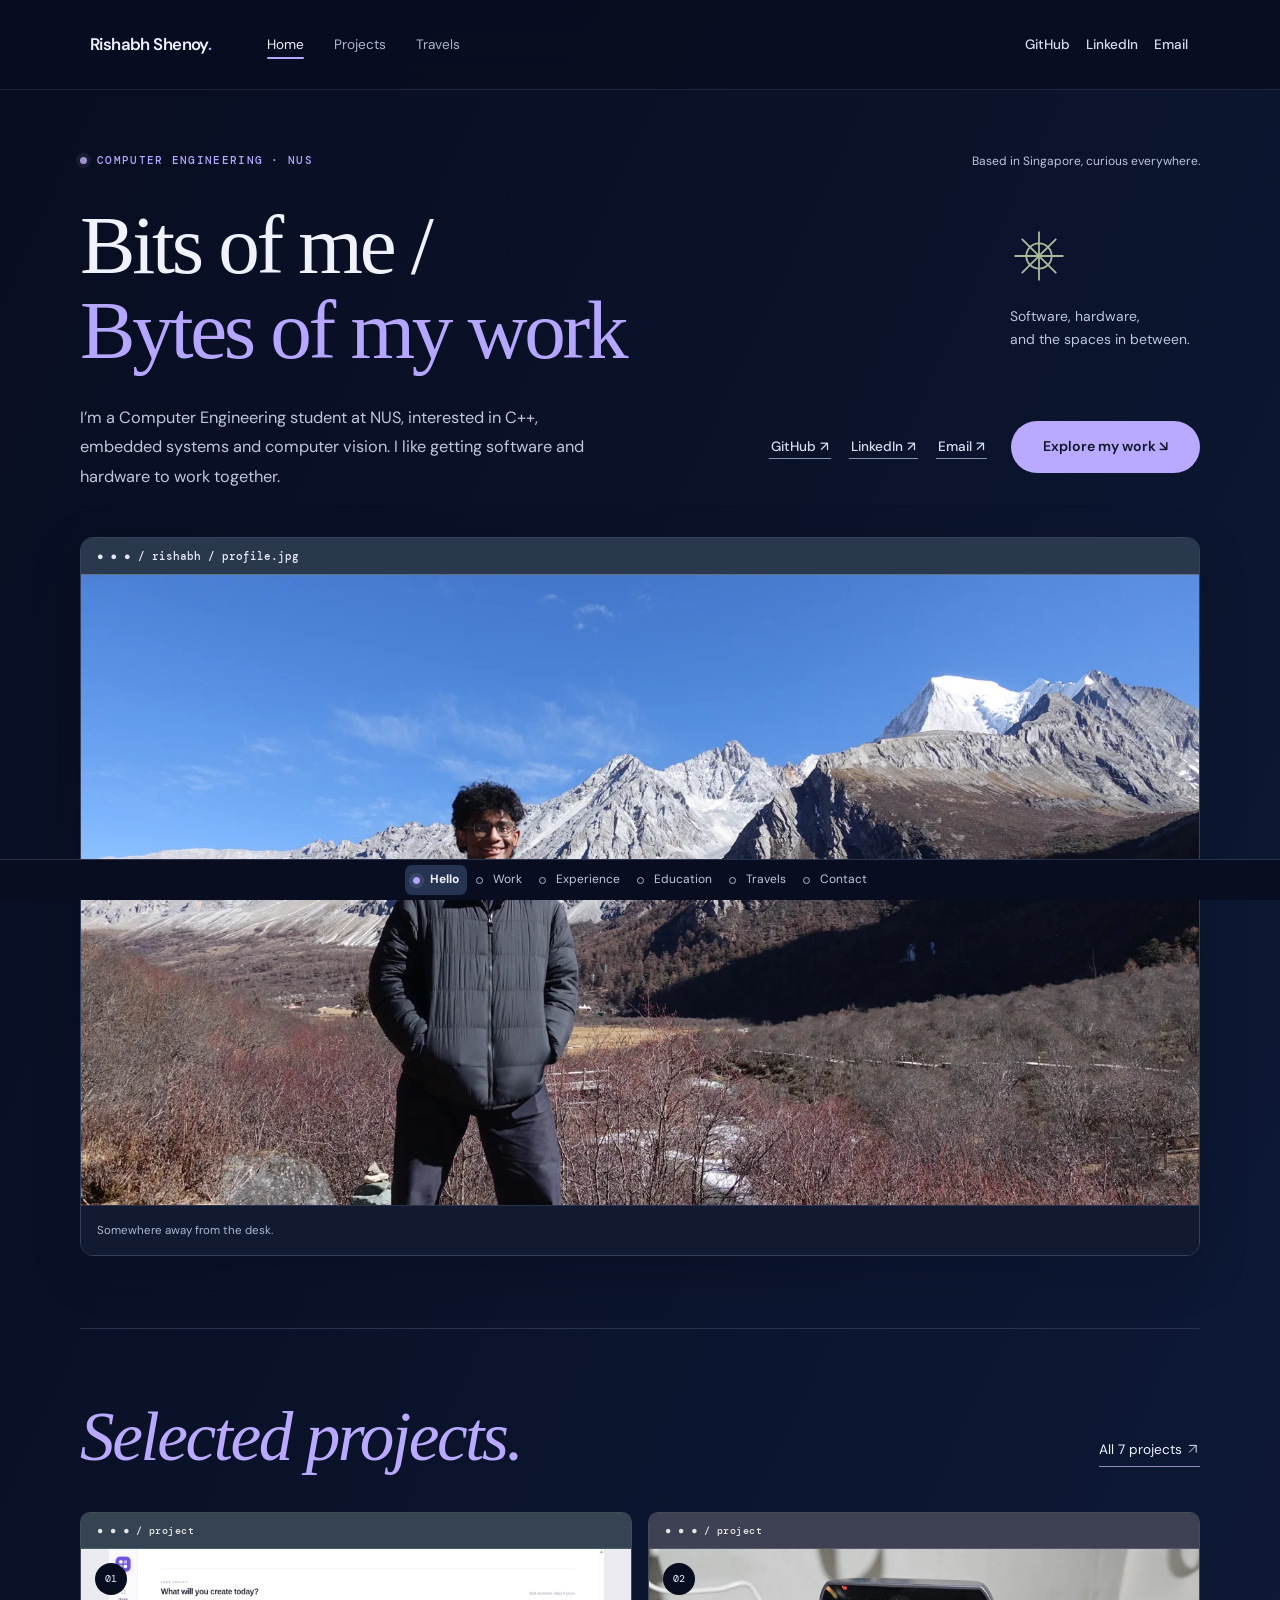
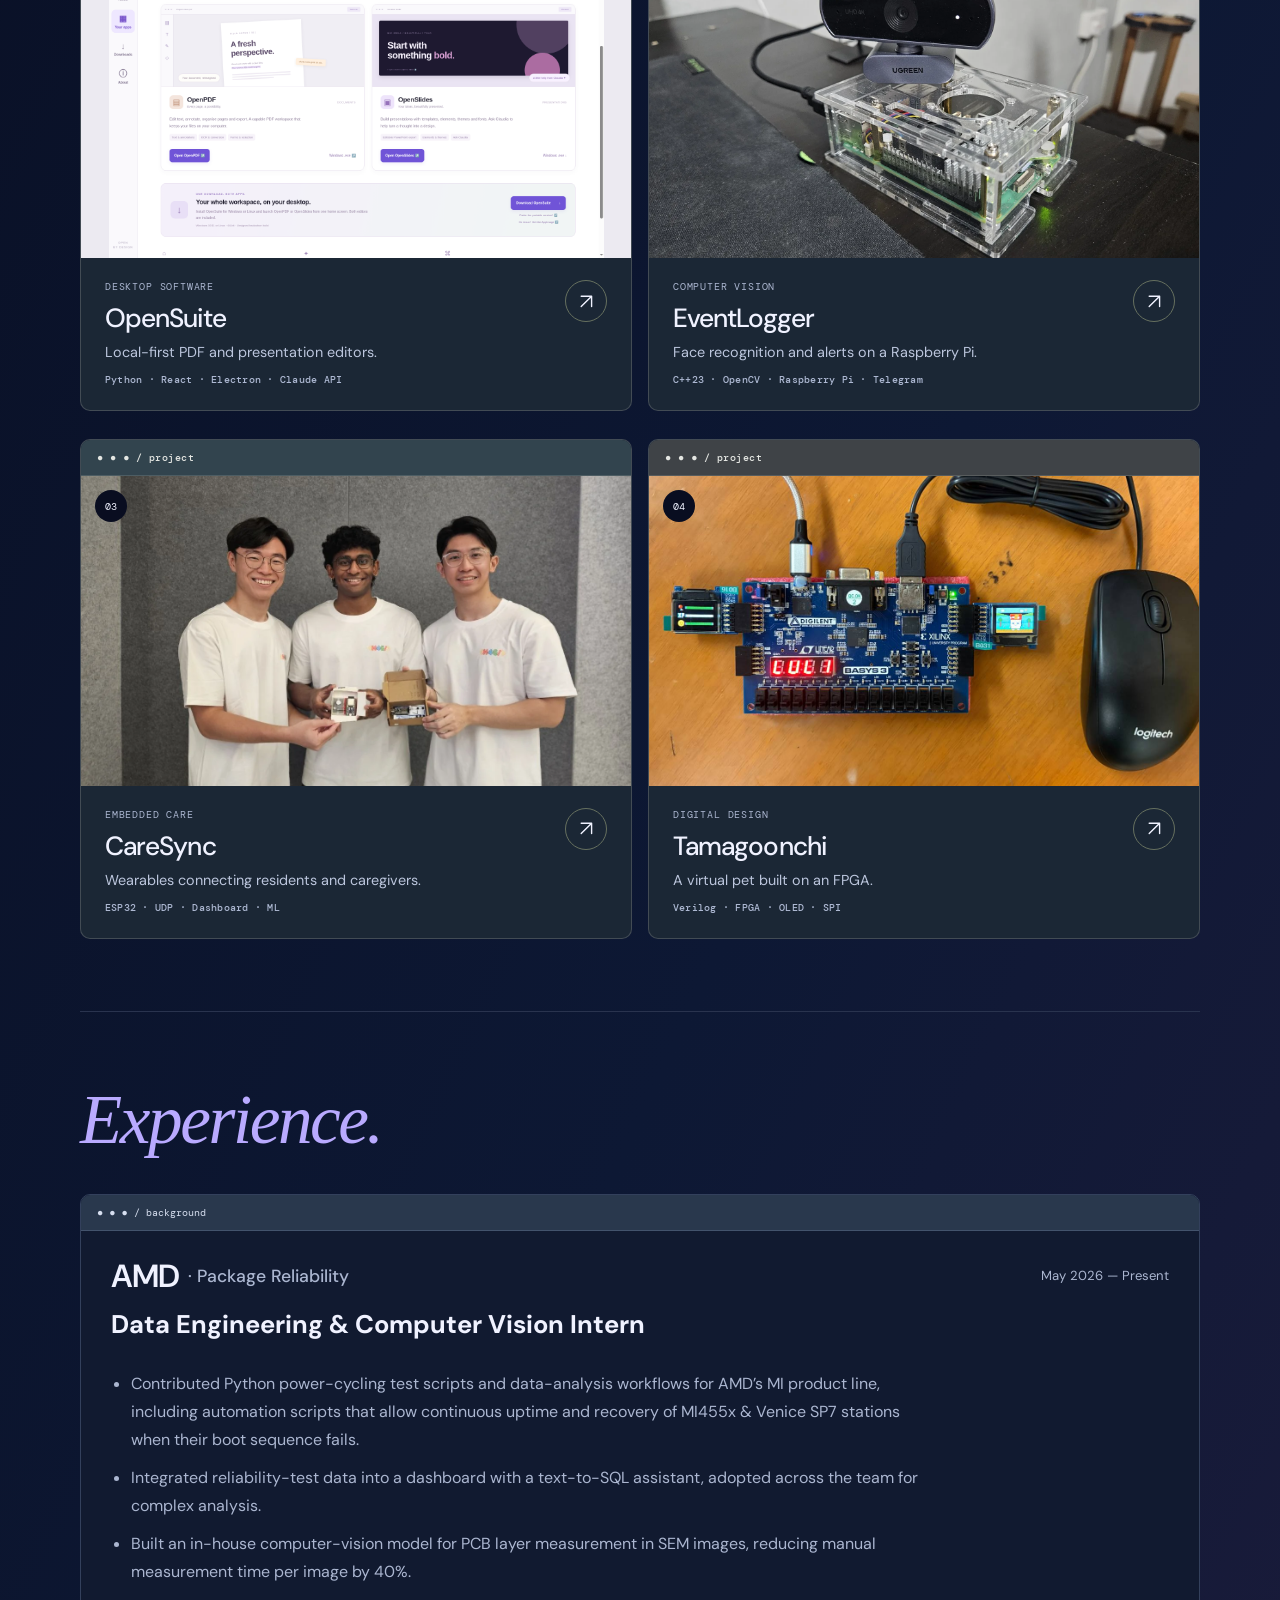
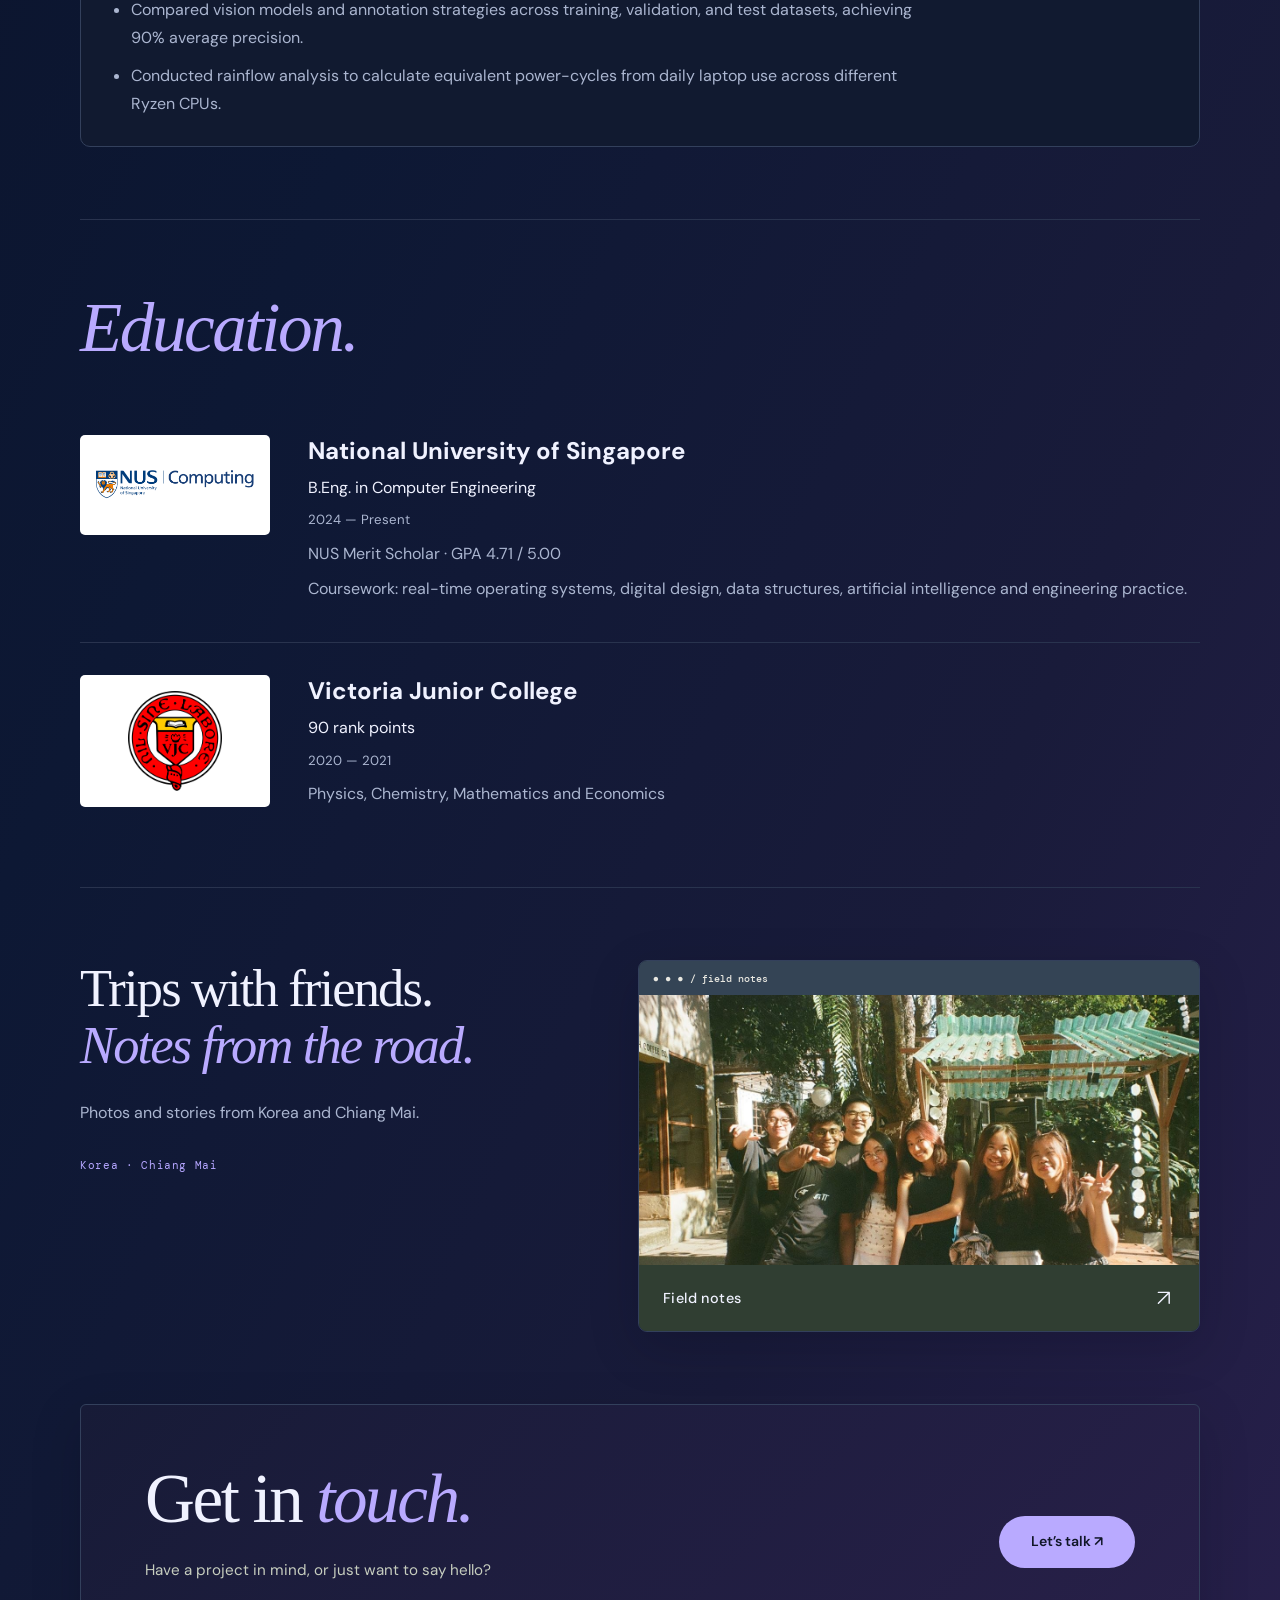
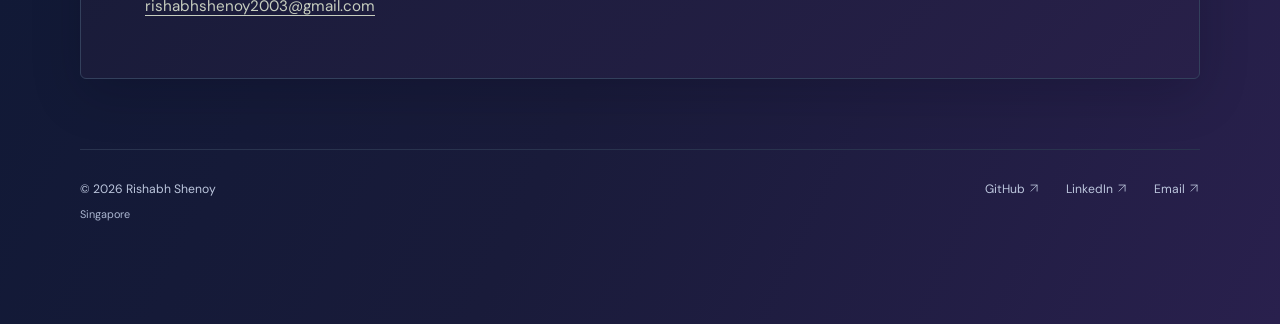
==== commit 5225fac0: "Match education trailing gap to the experience section The last education entry kept its 32px bottom" ====
--- a/index.html
+++ b/index.html
@@ -5,7 +5,7 @@
   <meta name="description" content="Rishabh Shenoy — Computer Engineering at NUS. Software, embedded systems, and stories from away.">
   <meta name="theme-color" content="#090d20">
   <title>Rishabh Shenoy — Computer Engineer</title>
-  <link rel="stylesheet" href="portfolio.css"><link rel="stylesheet" href="calm.css?v=hover-ease-3">
+  <link rel="stylesheet" href="portfolio.css"><link rel="stylesheet" href="calm.css?v=edu-pad-1">
 <link rel="canonical" href="https://rishabhshenoy.com/">
 <meta property="og:type" content="website">
 <meta property="og:site_name" content="Rishabh Shenoy">
--- a/calm.css
+++ b/calm.css
@@ -176,16 +176,16 @@
 .home-project:last-child{border:1px solid rgba(219,220,207,.2)}
 .home-project:before{content:"●  ●  ●     /  project";position:absolute;inset:0 0 auto;display:block;padding:11px 16px;background:color-mix(in srgb,var(--tab) 24%,#1b2735);border-bottom:1px solid rgba(219,220,207,.16);font:500 .65rem 'DM Mono',monospace;letter-spacing:.04em;color:#e4e6e2}
 .home-project:nth-child(2){--tab:#aa95b2}.home-project:nth-child(3){--tab:#7b9f9d}.home-project:nth-child(4){--tab:#b19b81}
-.home-project:hover{transform:translateY(-3px);background:#213044;border-color:var(--tab)}
+.home-project:hover{transform:translateY(-10px);background:#213044;border-color:var(--tab);padding:36px 0 0}
 .home-project-image{width:100%;height:auto;aspect-ratio:16/9;margin:0;border-radius:0}
 .home-project-image img{width:100%;height:100%;object-fit:cover;object-position:center}
 .project-opensuite img{object-fit:cover;object-position:center;padding:0;background:#eceaf1}
-.home-project-info{display:flex;height:150px;padding:22px 24px;background-color:transparent;transition:transform .7s cubic-bezier(.22,.61,.36,1),background-color .7s cubic-bezier(.22,.61,.36,1)}
+.home-project-info{display:flex;height:150px;padding:22px 24px;transition:transform .7s cubic-bezier(.22,.61,.36,1)}
 .home-project-info .arrow{margin-left:16px}
 .home-project-info>div{min-width:0}
 .home-project h3{margin:8px 0 6px}
 .home-project p{margin:0 0 9px}
-.home-project:hover .home-project-info{transform:translateY(-2px);background-color:color-mix(in srgb,var(--tab) 14%,transparent)}
+.home-project:hover .home-project-info{transform:translateY(-2px)}
 .home-stack{display:block;color:#aeb9d3;font:500 .62rem/1.5 'DM Mono',monospace;letter-spacing:.025em}
 .home-project .arrow{width:42px;height:42px;border:1px solid #66705f;border-radius:50%;transition:background-color .7s cubic-bezier(.22,.61,.36,1),color .7s cubic-bezier(.22,.61,.36,1),border-color .7s cubic-bezier(.22,.61,.36,1)}
 .work-card{--tab:#869bb2;background:#1b2735;border-color:rgba(219,220,207,.2);border-radius:8px}
@@ -276,4 +276,4 @@
 @media(max-width:650px){.hero-heading h1{font-size:clamp(2rem,8.2vw,3.3rem)}.home-work{margin-top:48px;padding:48px 0}.career-section,.home-bottom{padding:48px 0}.home-page #selected-work,.home-page #experience,.home-page #education,.home-page #field-notes{scroll-margin-top:-20px}}
 .hero-heading h1>span:last-child{color:var(--accent)}
 /* Keep the divider between schools and the section divider, without a second line after VJC. */
-.education-entry:last-child{border-bottom:0}
+.education-entry:last-child{border-bottom:0;padding-bottom:0}
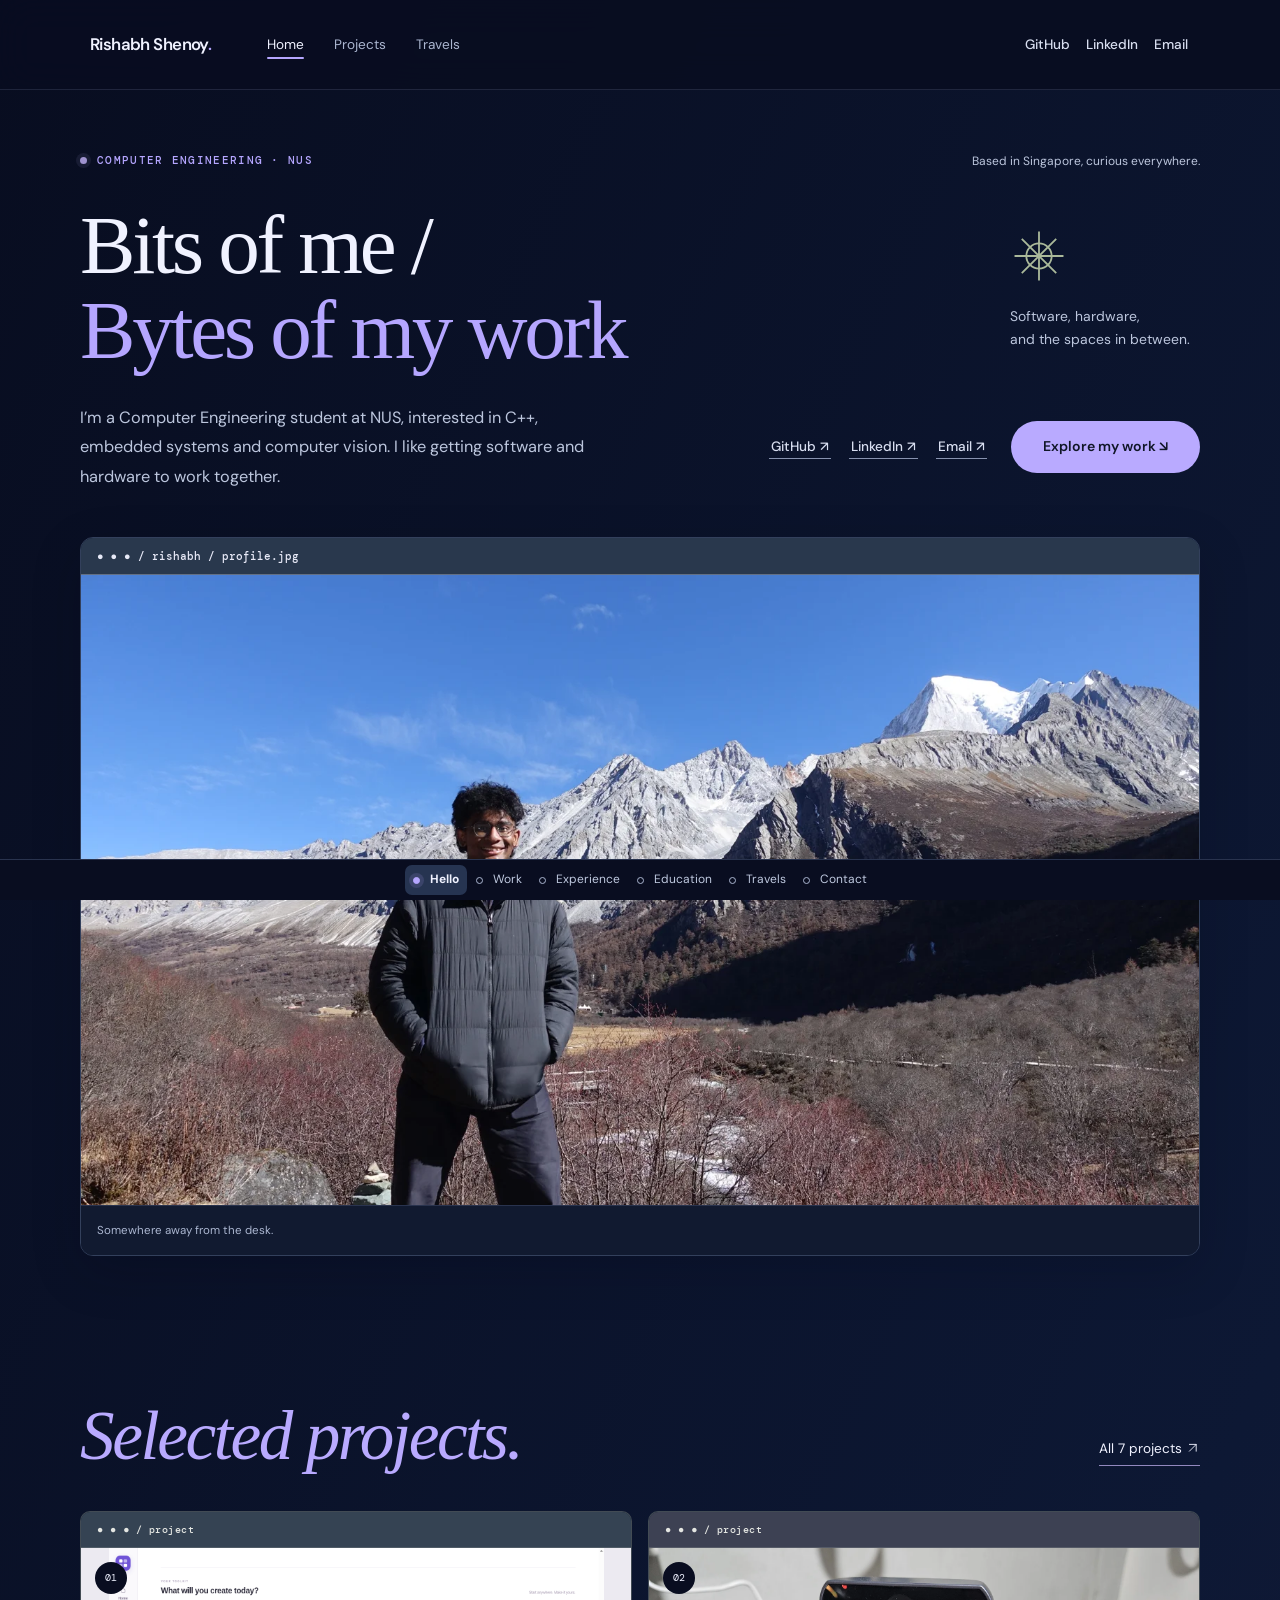
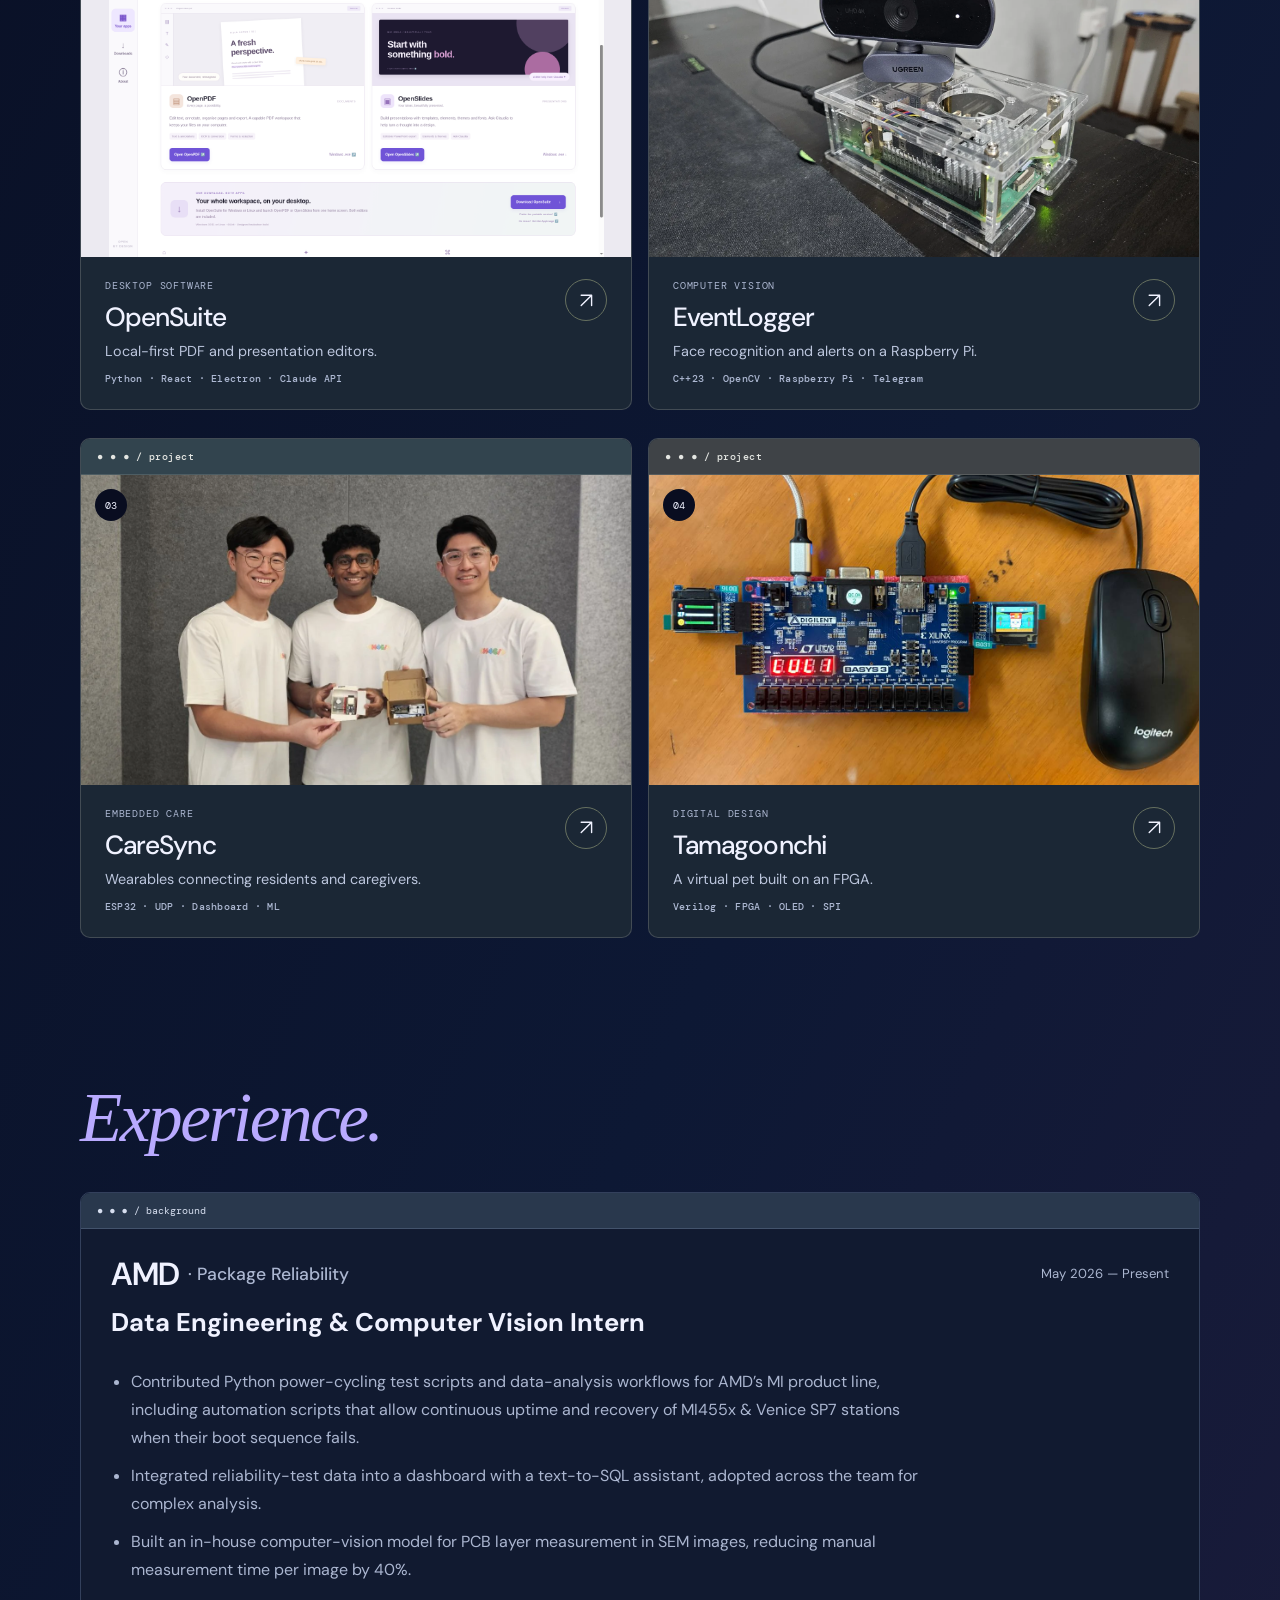
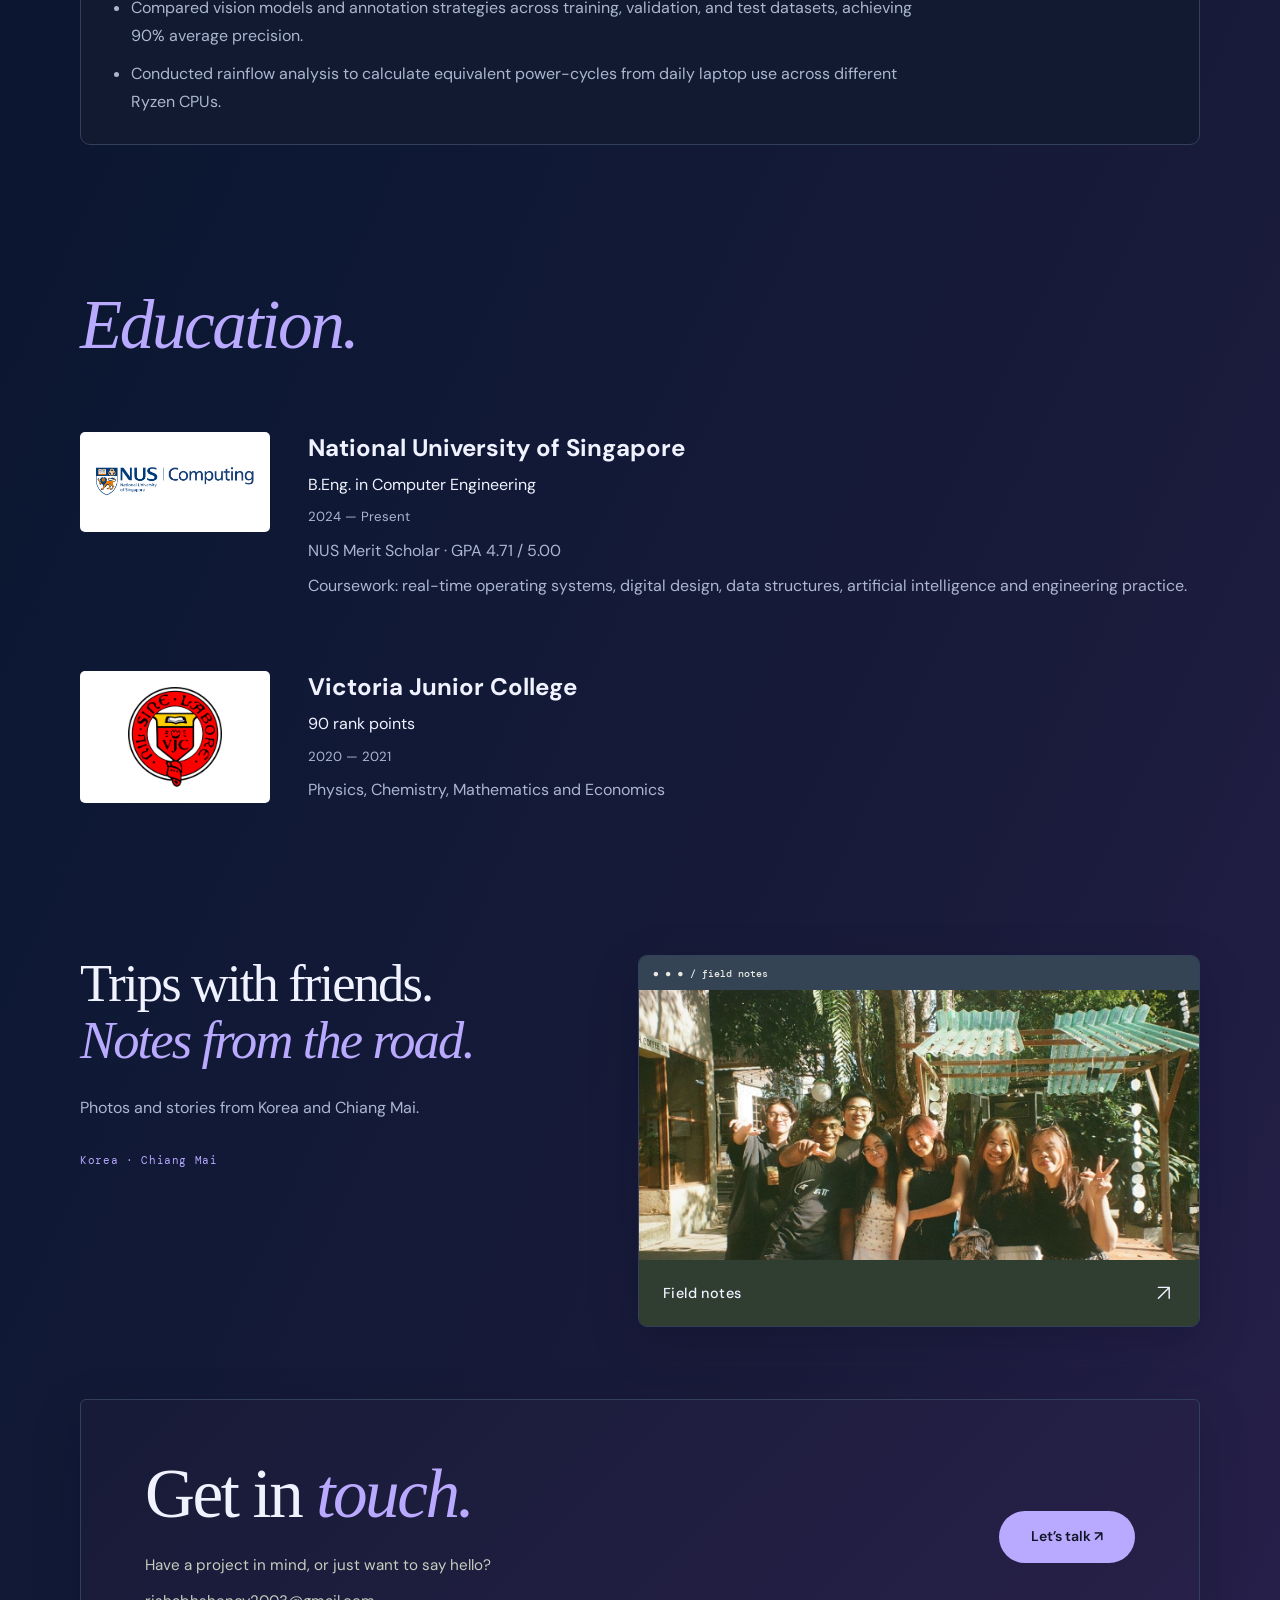
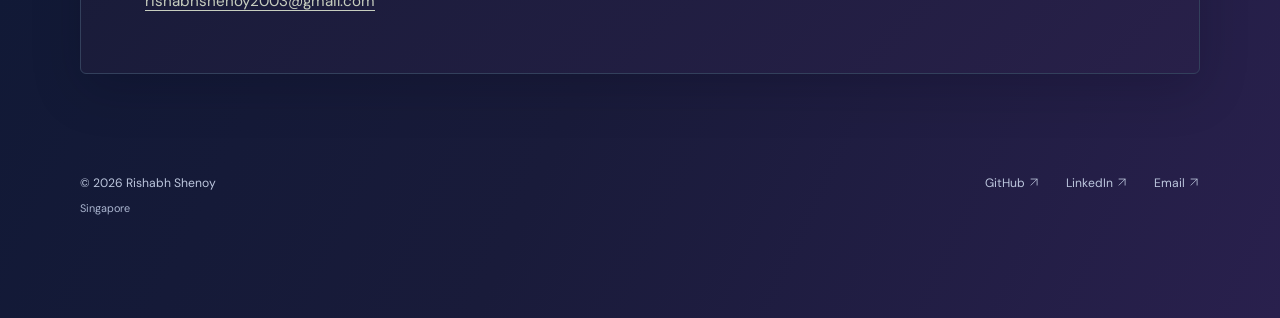
==== commit f1c84f8f: "Drop the section divider hairlines, keep the spacing Removes every full-width rule between sections " ====
--- a/index.html
+++ b/index.html
@@ -5,7 +5,7 @@
   <meta name="description" content="Rishabh Shenoy — Computer Engineering at NUS. Software, embedded systems, and stories from away.">
   <meta name="theme-color" content="#090d20">
   <title>Rishabh Shenoy — Computer Engineer</title>
-  <link rel="stylesheet" href="portfolio.css"><link rel="stylesheet" href="calm.css?v=edu-pad-1">
+  <link rel="stylesheet" href="portfolio.css"><link rel="stylesheet" href="calm.css?v=no-rules-1">
 <link rel="canonical" href="https://rishabhshenoy.com/">
 <meta property="og:type" content="website">
 <meta property="og:site_name" content="Rishabh Shenoy">
--- a/calm.css
+++ b/calm.css
@@ -277,3 +277,8 @@
 .hero-heading h1>span:last-child{color:var(--accent)}
 /* Keep the divider between schools and the section divider, without a second line after VJC. */
 .education-entry:last-child{border-bottom:0;padding-bottom:0}
+
+/* Dividers removed: hairlines go, all padding and vertical rhythm stay. */
+.home-work,.career-section,.home-bottom,.projects-intro,.work-meta,footer{border-top:0;border-bottom:0}
+.education-entry{border-bottom:0}
+.education-grid{border-top:0}
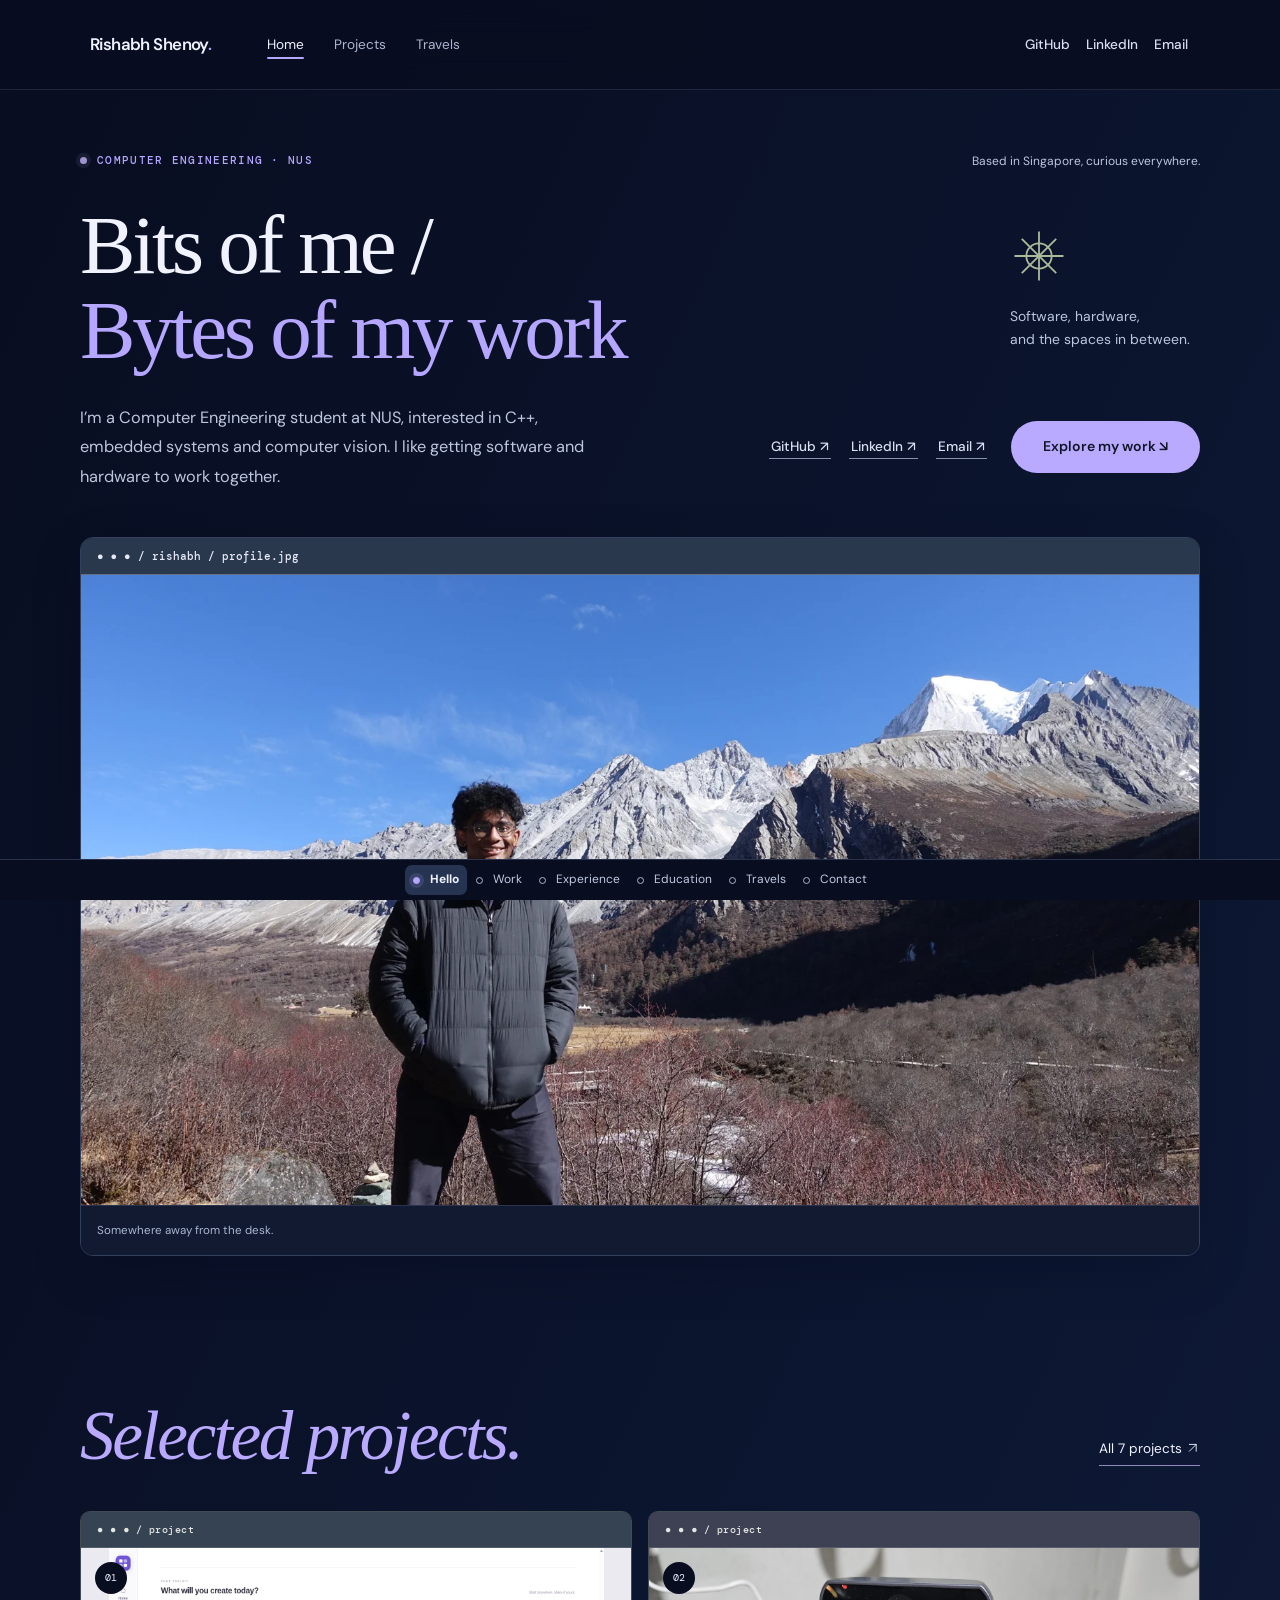
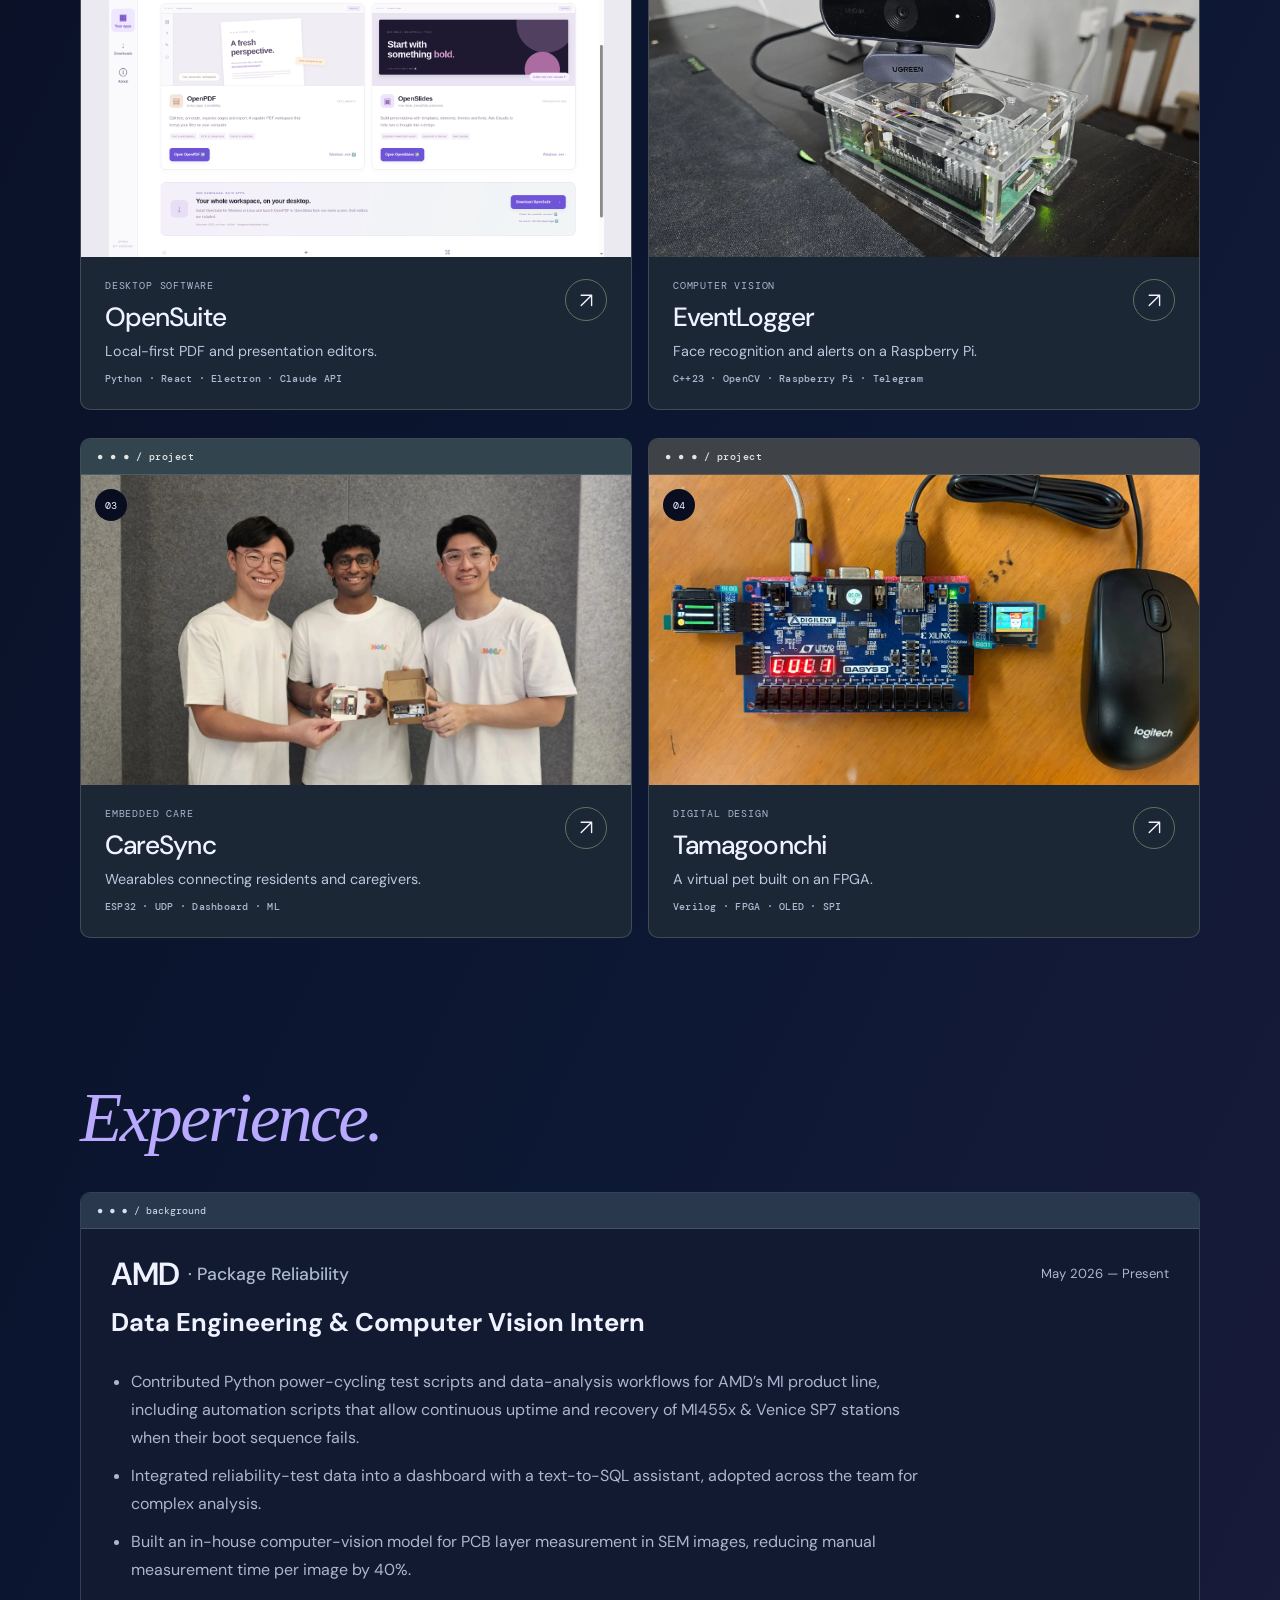
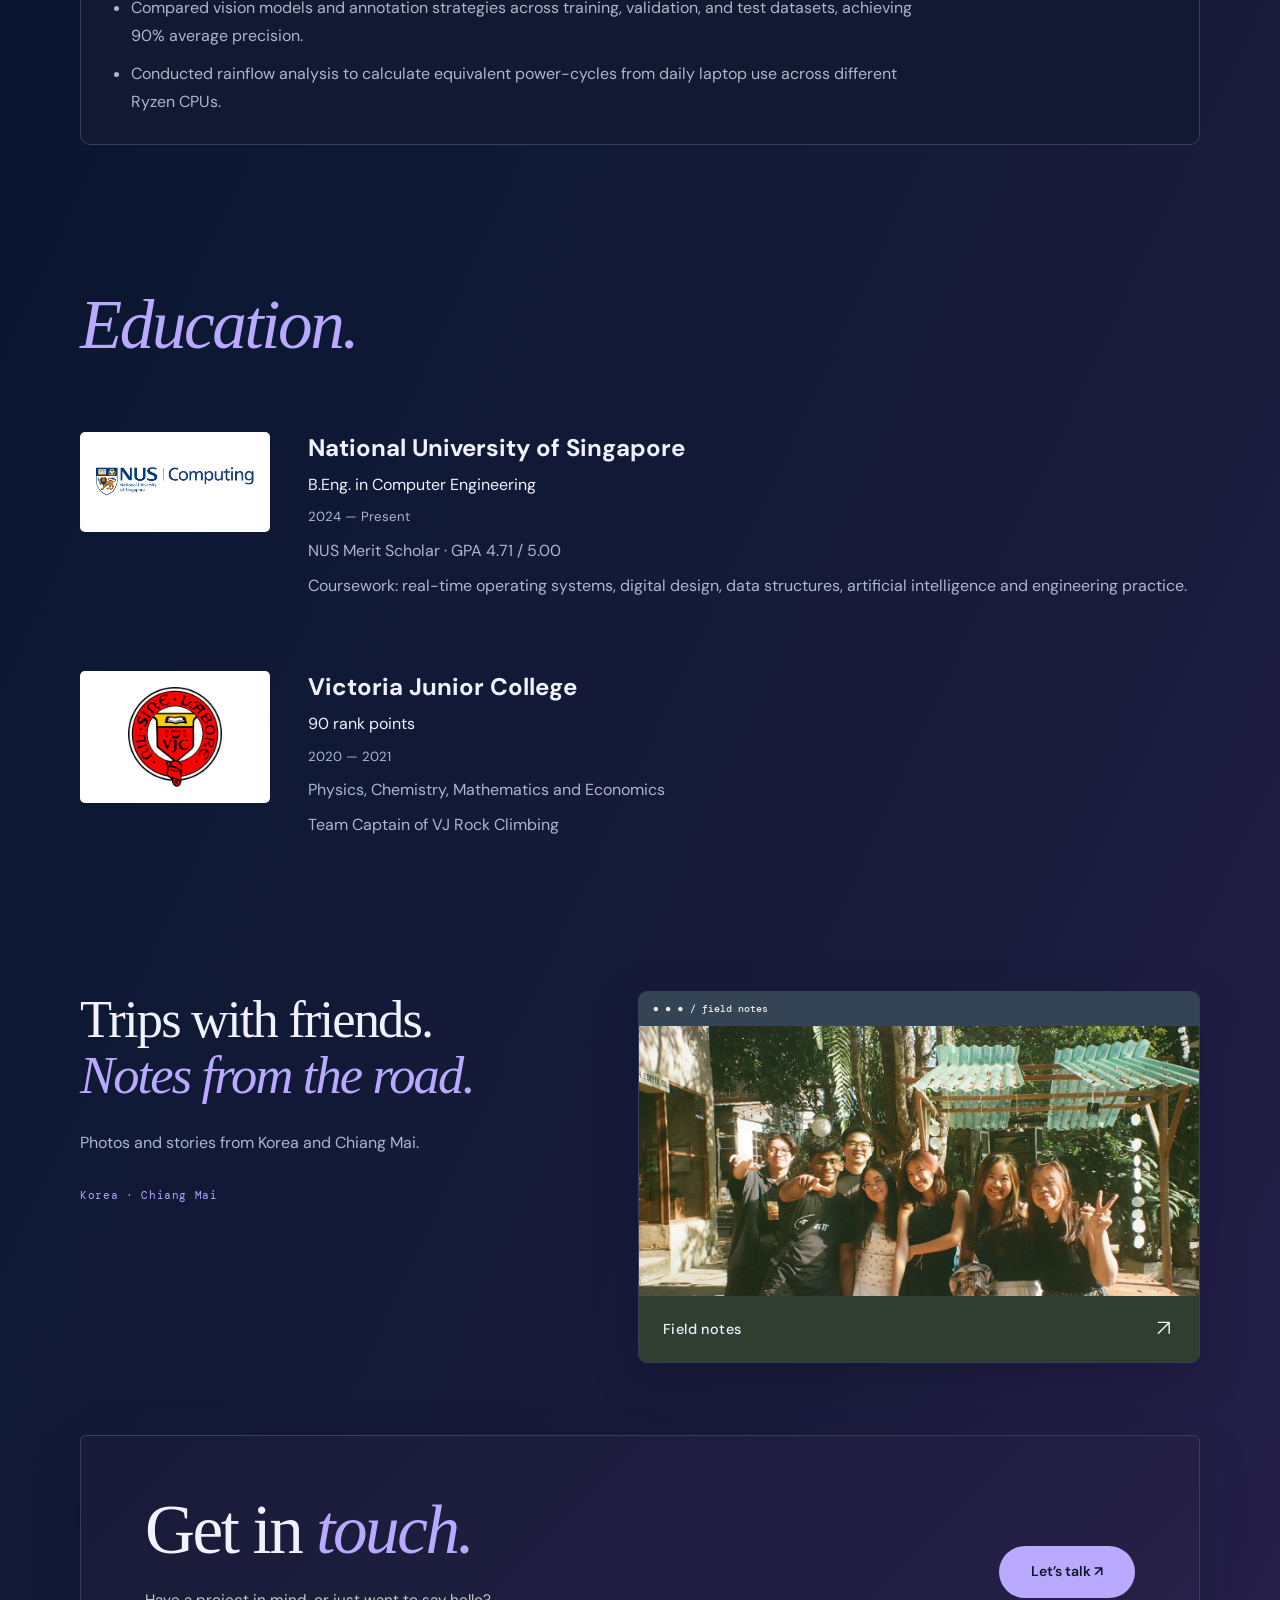
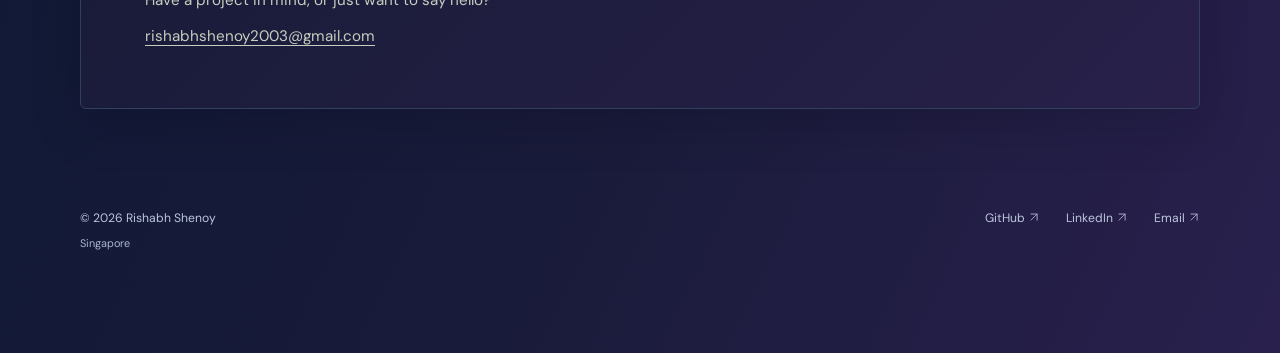
==== commit 7b57a150: "Add VJC rock climbing captaincy to the education entry" ====
--- a/index.html
+++ b/index.html
@@ -5,7 +5,7 @@
   <meta name="description" content="Rishabh Shenoy — Computer Engineering at NUS. Software, embedded systems, and stories from away.">
   <meta name="theme-color" content="#090d20">
   <title>Rishabh Shenoy — Computer Engineer</title>
-  <link rel="stylesheet" href="portfolio.css"><link rel="stylesheet" href="calm.css?v=no-rules-1">
+  <link rel="stylesheet" href="portfolio.css"><link rel="stylesheet" href="calm.css?v=rail-line-4">
 <link rel="canonical" href="https://rishabhshenoy.com/">
 <meta property="og:type" content="website">
 <meta property="og:site_name" content="Rishabh Shenoy">
@@ -48,7 +48,7 @@
     </div>
   </section>
 <section class="career-section" id="experience" aria-labelledby="experience-title"><div class="section-title"><div><h2 id="experience-title"><em>Experience.</em></h2></div></div><article class="career-card"><div class="career-heading"><div><p class="career-company">AMD <span>· Package Reliability</span></p><h3>Data Engineering &amp; Computer Vision Intern</h3></div><p class="career-date">May 2026 — Present</p></div><ul><li>Contributed Python power-cycling test scripts and data-analysis workflows for AMD’s MI product line, including automation scripts that allow continuous uptime and recovery of MI455x & Venice SP7 stations when their boot sequence fails.</li><li>Integrated reliability-test data into a dashboard with a text-to-SQL assistant, adopted across the team for complex analysis.</li><li>Built an in-house computer-vision model for PCB layer measurement in SEM images, reducing manual measurement time per image by 40%.</li><li>Compared vision models and annotation strategies across training, validation, and test datasets, achieving 90% average precision.</li><li>Conducted rainflow analysis to calculate equivalent power-cycles from daily laptop use across different Ryzen CPUs.</li></ul></article></section>
-<section class="career-section" id="education" aria-labelledby="education-title"><div class="section-title"><div><h2 id="education-title"><em>Education.</em></h2></div></div><div class="education-grid"><article class="education-entry"><div class="education-logo"><img src="imgs/nus-logo.png" alt="NUS Computing logo" width="621" height="122" loading="lazy"></div><div><h3>National University of Singapore</h3><p class="education-degree">B.Eng. in Computer Engineering</p><p class="career-date">2024 — Present</p><p>NUS Merit Scholar · GPA 4.71 / 5.00</p><p>Coursework: real-time operating systems, digital design, data structures, artificial intelligence and engineering practice.</p></div></article><article class="education-entry"><div class="education-logo"><img src="imgs/vjc-logo.png" alt="Victoria Junior College crest" width="470" height="500" loading="lazy"></div><div><h3>Victoria Junior College</h3><p class="education-degree">90 rank points</p><p class="career-date">2020 — 2021</p><p>Physics, Chemistry, Mathematics and Economics</p></div></article></div></section>
+<section class="career-section" id="education" aria-labelledby="education-title"><div class="section-title"><div><h2 id="education-title"><em>Education.</em></h2></div></div><div class="education-grid"><article class="education-entry"><div class="education-logo"><img src="imgs/nus-logo.png" alt="NUS Computing logo" width="621" height="122" loading="lazy"></div><div><h3>National University of Singapore</h3><p class="education-degree">B.Eng. in Computer Engineering</p><p class="career-date">2024 — Present</p><p>NUS Merit Scholar · GPA 4.71 / 5.00</p><p>Coursework: real-time operating systems, digital design, data structures, artificial intelligence and engineering practice.</p></div></article><article class="education-entry"><div class="education-logo"><img src="imgs/vjc-logo.png" alt="Victoria Junior College crest" width="470" height="500" loading="lazy"></div><div><h3>Victoria Junior College</h3><p class="education-degree">90 rank points</p><p class="career-date">2020 — 2021</p><p>Physics, Chemistry, Mathematics and Economics</p><p>Team Captain of VJ Rock Climbing</p></div></article></div></section>
   <section id="field-notes" class="home-bottom" aria-labelledby="travel-title"><div><h2 id="travel-title"><span>Trips with friends.</span><em>Notes from the road.</em></h2><p>Photos and stories from Korea and Chiang Mai.</p><span class="travel-locations">Korea · Chiang Mai</span></div><a class="travel-preview" href="travels.html"><img src="imgs/chiangmai/d2_1.jpg" alt="Friends outside a café in Chiang Mai" loading="lazy" width="1280" height="848" decoding="async"><span>Field notes <span aria-hidden="true"><svg class="link-icon" viewBox="0 0 24 24" fill="none" stroke="currentColor" stroke-width="1.6" stroke-linecap="round" stroke-linejoin="round" aria-hidden="true"><path d="M6 18 18 6M6 6h12v12"/></svg></span></span></a></section>
   <section id="contact" class="contact-section" aria-labelledby="contact-title"><div><h2 id="contact-title">Get in <em>touch.</em></h2><p>Have a project in mind, or just want to say hello?</p><p class="contact-email"><a href="mailto:rishabhshenoy2003@gmail.com">rishabhshenoy2003@gmail.com</a></p></div><a class="primary-link" href="mailto:rishabhshenoy2003@gmail.com">Let’s talk ↗</a></section>
 </main>
--- a/calm.css
+++ b/calm.css
@@ -282,3 +282,22 @@
 .home-work,.career-section,.home-bottom,.projects-intro,.work-meta,footer{border-top:0;border-bottom:0}
 .education-entry{border-bottom:0}
 .education-grid{border-top:0}
+
+/* Sidebar rail line: grow it with width rather than transform. A scaled
+   1.5px line is rasterised at its full size and re-rasterised when the
+   transition settles, which reads as the line shrinking right at the end.
+   Animating width keeps the settled line at exactly the item width. */
+
+/* Rail line: painted as a background rule instead of a pseudo-element, so it
+   keeps a constant 2px thickness, starts flush with the item's left edge and
+   grows in width - no scaled layer, so nothing re-rasterises at the end. */
+@media(min-width:1200px){
+  .checkpoints a:after{display:none}
+  .checkpoints a{background-image:linear-gradient(var(--accent),var(--accent));background-repeat:no-repeat;
+    background-position:0 3px;background-size:0 2px;
+    transition:background-color .45s cubic-bezier(.2,.65,.3,1),background-size .45s cubic-bezier(.2,.65,.3,1)}
+  .checkpoints a:hover,.checkpoints a:focus-visible{
+    background-color:#263451;
+    background-image:linear-gradient(var(--accent),var(--accent));
+    background-repeat:no-repeat;background-position:0 3px;background-size:100% 2px}
+}
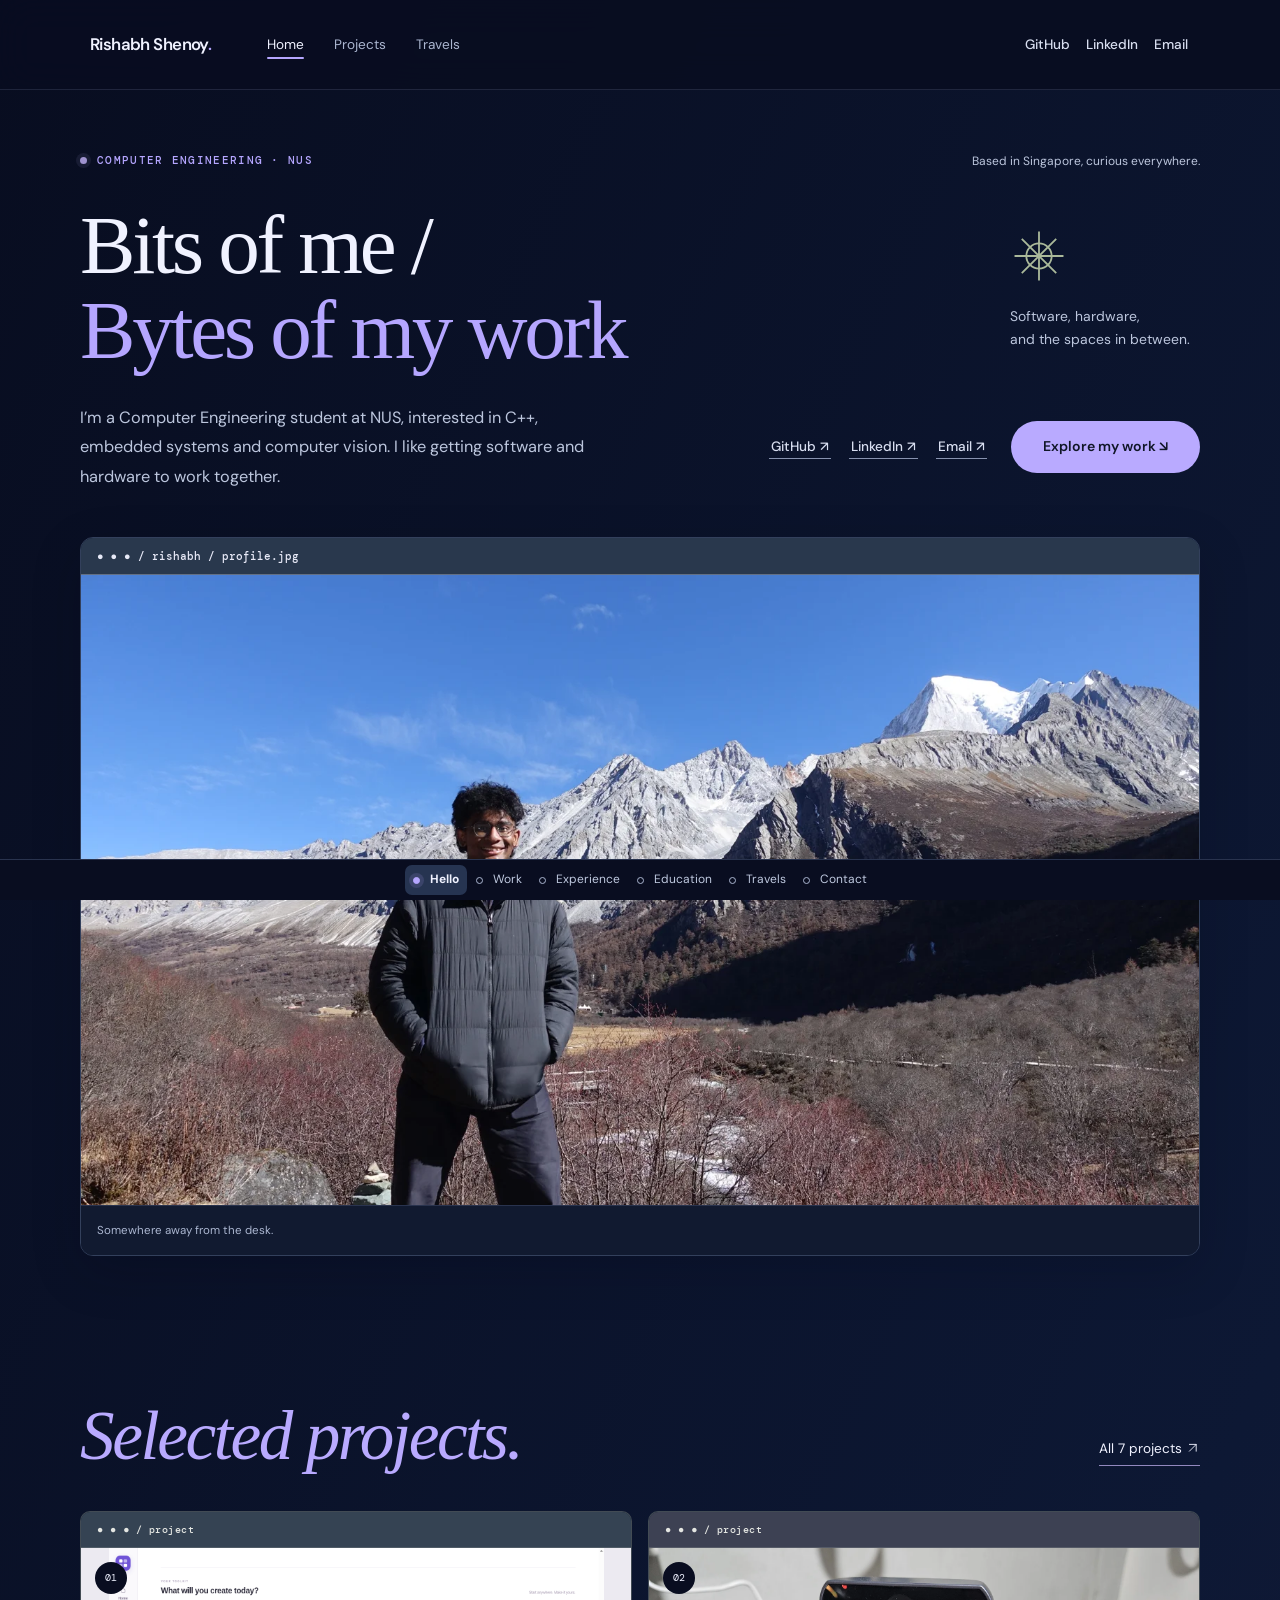
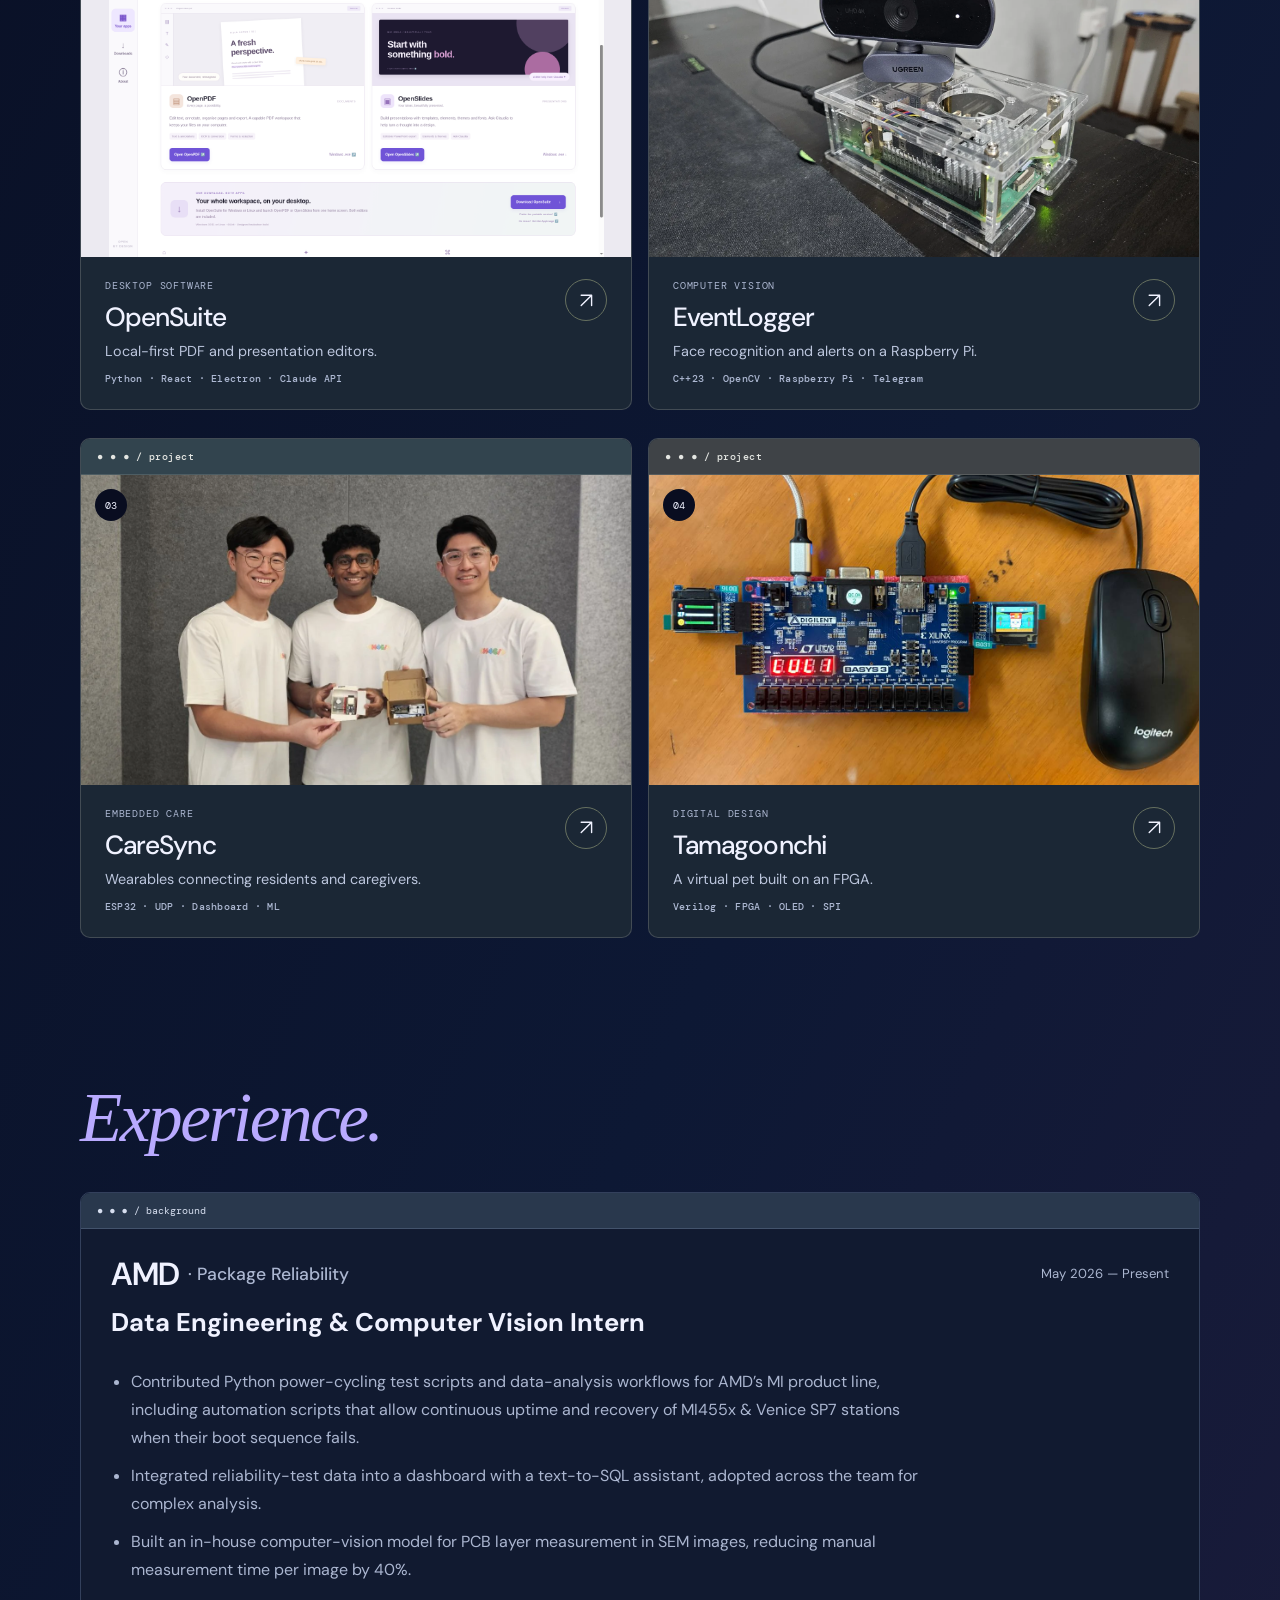
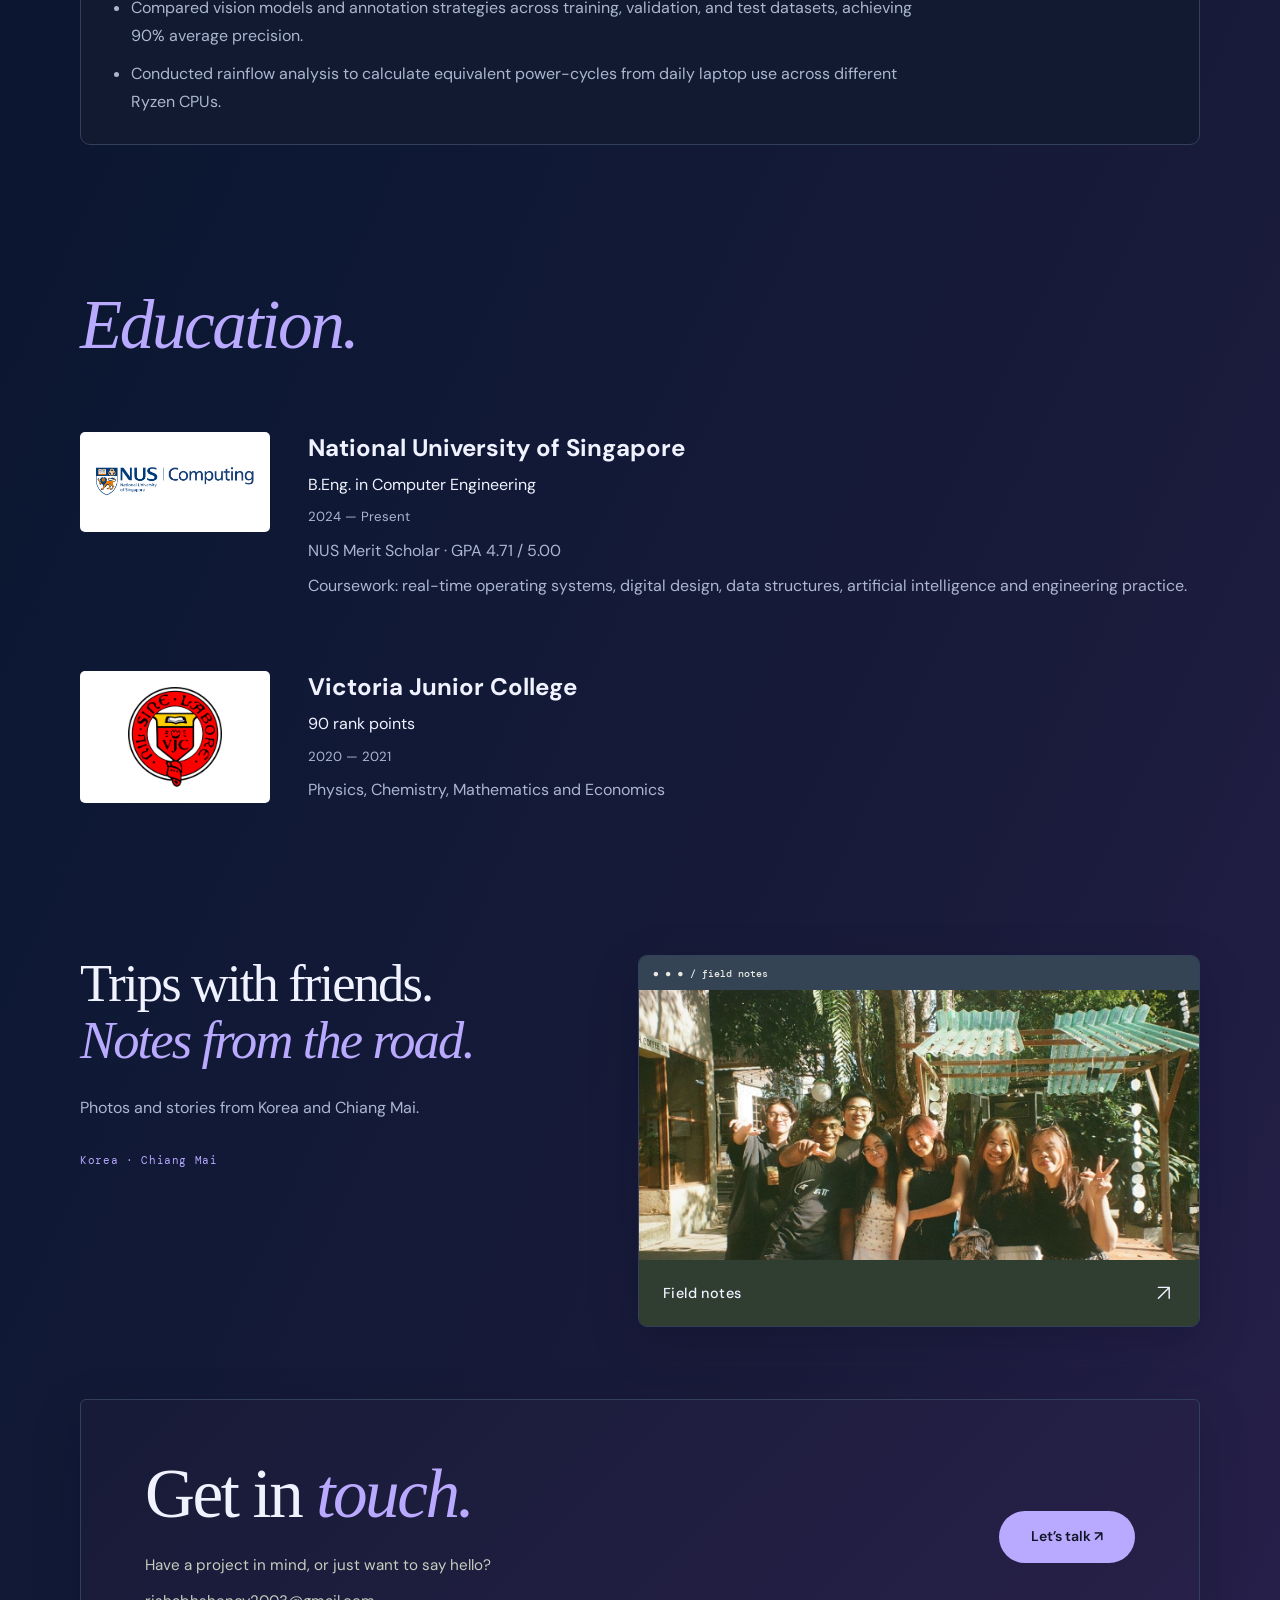
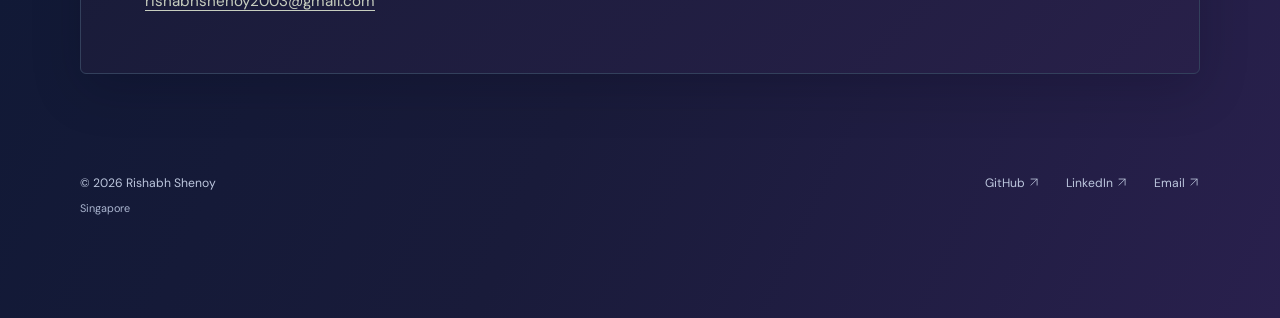
==== commit 633c3302: "Rail line: paint from the border box so it starts flush left The gradient rule was positioned agains" ====
--- a/index.html
+++ b/index.html
@@ -48,7 +48,7 @@
     </div>
   </section>
 <section class="career-section" id="experience" aria-labelledby="experience-title"><div class="section-title"><div><h2 id="experience-title"><em>Experience.</em></h2></div></div><article class="career-card"><div class="career-heading"><div><p class="career-company">AMD <span>· Package Reliability</span></p><h3>Data Engineering &amp; Computer Vision Intern</h3></div><p class="career-date">May 2026 — Present</p></div><ul><li>Contributed Python power-cycling test scripts and data-analysis workflows for AMD’s MI product line, including automation scripts that allow continuous uptime and recovery of MI455x & Venice SP7 stations when their boot sequence fails.</li><li>Integrated reliability-test data into a dashboard with a text-to-SQL assistant, adopted across the team for complex analysis.</li><li>Built an in-house computer-vision model for PCB layer measurement in SEM images, reducing manual measurement time per image by 40%.</li><li>Compared vision models and annotation strategies across training, validation, and test datasets, achieving 90% average precision.</li><li>Conducted rainflow analysis to calculate equivalent power-cycles from daily laptop use across different Ryzen CPUs.</li></ul></article></section>
-<section class="career-section" id="education" aria-labelledby="education-title"><div class="section-title"><div><h2 id="education-title"><em>Education.</em></h2></div></div><div class="education-grid"><article class="education-entry"><div class="education-logo"><img src="imgs/nus-logo.png" alt="NUS Computing logo" width="621" height="122" loading="lazy"></div><div><h3>National University of Singapore</h3><p class="education-degree">B.Eng. in Computer Engineering</p><p class="career-date">2024 — Present</p><p>NUS Merit Scholar · GPA 4.71 / 5.00</p><p>Coursework: real-time operating systems, digital design, data structures, artificial intelligence and engineering practice.</p></div></article><article class="education-entry"><div class="education-logo"><img src="imgs/vjc-logo.png" alt="Victoria Junior College crest" width="470" height="500" loading="lazy"></div><div><h3>Victoria Junior College</h3><p class="education-degree">90 rank points</p><p class="career-date">2020 — 2021</p><p>Physics, Chemistry, Mathematics and Economics</p><p>Team Captain of VJ Rock Climbing</p></div></article></div></section>
+<section class="career-section" id="education" aria-labelledby="education-title"><div class="section-title"><div><h2 id="education-title"><em>Education.</em></h2></div></div><div class="education-grid"><article class="education-entry"><div class="education-logo"><img src="imgs/nus-logo.png" alt="NUS Computing logo" width="621" height="122" loading="lazy"></div><div><h3>National University of Singapore</h3><p class="education-degree">B.Eng. in Computer Engineering</p><p class="career-date">2024 — Present</p><p>NUS Merit Scholar · GPA 4.71 / 5.00</p><p>Coursework: real-time operating systems, digital design, data structures, artificial intelligence and engineering practice.</p></div></article><article class="education-entry"><div class="education-logo"><img src="imgs/vjc-logo.png" alt="Victoria Junior College crest" width="470" height="500" loading="lazy"></div><div><h3>Victoria Junior College</h3><p class="education-degree">90 rank points</p><p class="career-date">2020 — 2021</p><p>Physics, Chemistry, Mathematics and Economics</p></div></article></div></section>
   <section id="field-notes" class="home-bottom" aria-labelledby="travel-title"><div><h2 id="travel-title"><span>Trips with friends.</span><em>Notes from the road.</em></h2><p>Photos and stories from Korea and Chiang Mai.</p><span class="travel-locations">Korea · Chiang Mai</span></div><a class="travel-preview" href="travels.html"><img src="imgs/chiangmai/d2_1.jpg" alt="Friends outside a café in Chiang Mai" loading="lazy" width="1280" height="848" decoding="async"><span>Field notes <span aria-hidden="true"><svg class="link-icon" viewBox="0 0 24 24" fill="none" stroke="currentColor" stroke-width="1.6" stroke-linecap="round" stroke-linejoin="round" aria-hidden="true"><path d="M6 18 18 6M6 6h12v12"/></svg></span></span></a></section>
   <section id="contact" class="contact-section" aria-labelledby="contact-title"><div><h2 id="contact-title">Get in <em>touch.</em></h2><p>Have a project in mind, or just want to say hello?</p><p class="contact-email"><a href="mailto:rishabhshenoy2003@gmail.com">rishabhshenoy2003@gmail.com</a></p></div><a class="primary-link" href="mailto:rishabhshenoy2003@gmail.com">Let’s talk ↗</a></section>
 </main>
--- a/calm.css
+++ b/calm.css
@@ -294,10 +294,11 @@
 @media(min-width:1200px){
   .checkpoints a:after{display:none}
   .checkpoints a{background-image:linear-gradient(var(--accent),var(--accent));background-repeat:no-repeat;
-    background-position:0 3px;background-size:0 2px;
+    background-origin:border-box;background-position:0 3px;background-size:0 2px;
     transition:background-color .45s cubic-bezier(.2,.65,.3,1),background-size .45s cubic-bezier(.2,.65,.3,1)}
   .checkpoints a:hover,.checkpoints a:focus-visible{
     background-color:#263451;
     background-image:linear-gradient(var(--accent),var(--accent));
-    background-repeat:no-repeat;background-position:0 3px;background-size:100% 2px}
+    background-repeat:no-repeat;background-origin:border-box;
+    background-position:0 3px;background-size:100% 2px}
 }
